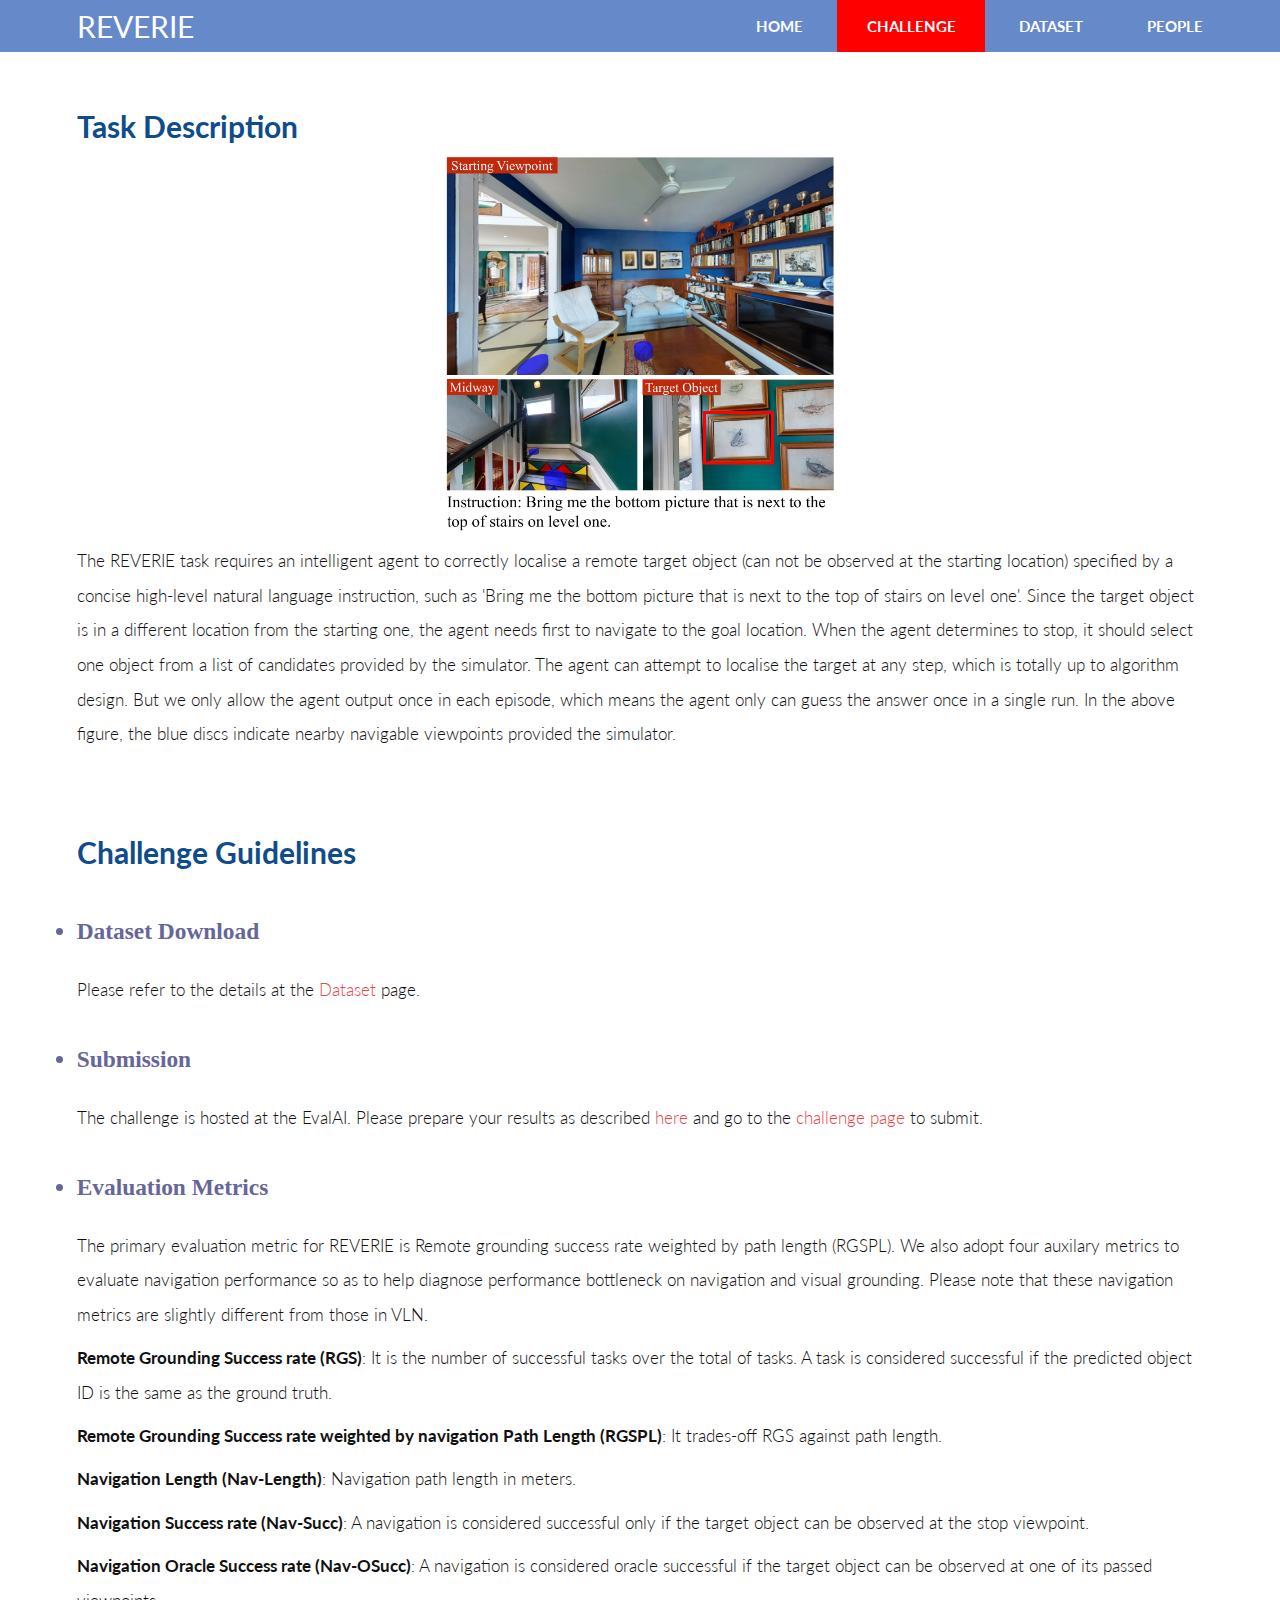
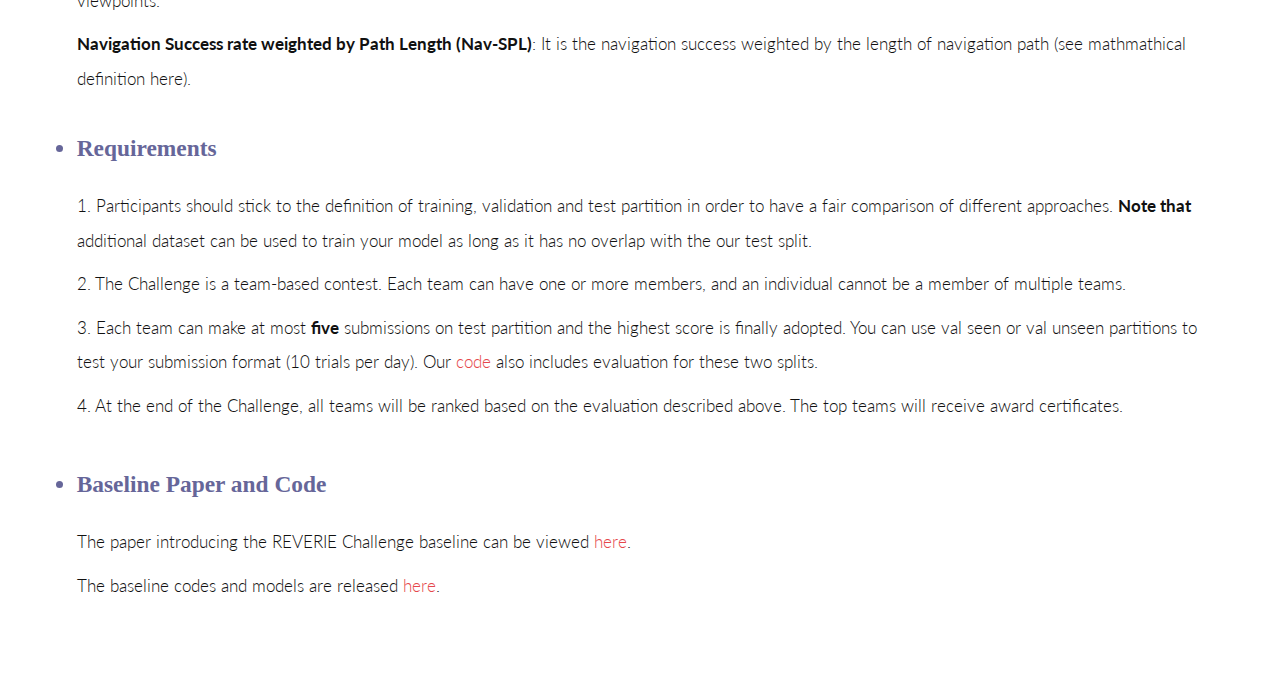
==== challenge.html @ 1fedbff4 "Update challenge.html" ====
<!DOCTYPE HTML>
<html>
<head>
<title>REVERIE Challenge</title>
<meta charset="utf-8" />
<meta name="viewport" content="width=device-width, initial-scale=1, user-scalable=no" />
<link rel="stylesheet" href="static/css/main.css" />
</head>
<body>

<!-- Header -->
<header id="header">
  <div class="inner">
    <a href="index.html" class="logo">REVERIE</a>
    <nav id="nav">
      <a href="index.html">Home</a>
      <a href="challenge.html" style="background:#FF0000; padding-top:17px; padding-bottom:17px";>Challenge</a>
      <a href="dataset.html">Dataset</a>
      <a href="people.html">People</a>
    </nav>
  </div>
</header>
<a href="#menu" class="navPanelToggle"><span class="fa fa-bars"></span></a>


<!-- Main -->
<section id="main" >
  <div class="inner">
    <header class="major special">
      <h2 style='color:#0f4c8a' >Task Description</h2>
    </header>
    <div align="center"><img src="static/img/REVERIE_task.png" alt="" width=35% /></div>
        <p>The REVERIE task requires an intelligent agent to correctly localise a remote target object (can not be observed at the starting location) specified by a concise high-level natural language instruction, such as 'Bring me the bottom picture that is next to the top of stairs on level one'. Since the target object is in a different location from the starting one, the agent needs first to navigate to the goal location. When the agent determines to stop, it should select one object from a list of candidates provided by the simulator. The agent can attempt to localise the target at any step, which is totally up to algorithm design. But we only allow the agent output once in each episode, which means the agent only can guess the answer once in a single run. In the above figure, the blue discs indicate nearby navigable viewpoints provided the simulator.</p>

        <br>
    </div>
</section>


<section id='guideline'>
    <div class="inner">
        <header class="major special">
            <h2 style='color:#0f4c8a' >Challenge Guidelines</h2>
        </header>
        <br>
        <h3 class='subtitle' ><li>Dataset Download</li></h3>
        <p>Please refer to the details at the <a href="dataset.html">Dataset</a> page.</p>

        <h3 class='subtitle' ><li>Submission</li></h3>
        <p>The challenge is hosted at the EvalAI. Please prepare your results as described <a href='https://github.com/YuankaiQi/REVERIE#7'>here</a> and go to the <a href="https://evalai.cloudcv.org/web/challenges/challenge-page/606/overview">challenge page</a> to submit.</p>

        <h3 class='subtitle' ><li>Evaluation Metrics</li></h3>
        <p>The primary evaluation metric for REVERIE is Remote grounding success rate weighted by path length (RGSPL). We also adopt four auxilary metrics to evaluate navigation performance so as to help diagnose performance bottleneck on navigation and visual grounding. Please note that these navigation metrics are slightly different from those in VLN.</p>
        <p><b>Remote Grounding Success rate (RGS)</b>: It is the number of successful tasks over the total of tasks. A task is considered successful if the predicted object ID is the same as the ground truth.</p><br>
        <p><b>Remote Grounding Success rate weighted by navigation Path Length (RGSPL)</b>: It trades-off RGS against path length.</p>
        <p><b>Navigation Length (Nav-Length)</b>: Navigation path length in meters.</p><br>
        <p><b>Navigation Success rate (Nav-Succ)</b>: A navigation is considered successful only if the target object can be observed at the stop viewpoint.</p>
        <p><b>Navigation Oracle Success rate (Nav-OSucc)</b>: A navigation is considered oracle successful if the target object can be observed at one of its passed viewpoints.</p><br>
        <p><b>Navigation Success rate weighted by Path Length (Nav-SPL)</b>: It is the navigation success weighted by the length of navigation path (see mathmathical definition here).</p>
        <h3 class='subtitle' ><li>Requirements</li></h3>
        <p>1. Participants should stick to the definition of training, validation and test partition in order to have a fair comparison of different approaches. <b>Note that</b> additional dataset can be used to train your model as long as it has no overlap with the our test split.</p>
        <p>2. The Challenge is a team-based contest. Each team can have one or more members, and an individual cannot be a member of multiple teams. </p>
        <br>
        <p>3. Each team can make at most <b>five</b> submissions on test partition and the highest score is finally adopted. You can use val seen or val unseen partitions to test your submission format (10 trials per day). Our <a href="https://github.com/YuankaiQi/REVERIE">code</a> also includes evaluation for these two splits.</p>
        <p>4. At the end of the Challenge, all teams will be ranked based on the evaluation described above. The top teams will receive award certificates.</p>
        <br><br>
        <h3 class='subtitle' ><li>Baseline Paper and Code</li></h3>
        <p>The paper introducing the REVERIE Challenge baseline can be viewed <a href="https://arxiv.org/abs/1904.10151">here</a>.</p>
        <p>The baseline codes and models are released <a href="https://github.com/YuankaiQi/REVERIE">here</a>.</p>
    </div>
</section>
<br><br><br>


<!-- Scripts -->
<script src="/static/js/jquery.min.js"></script>
<script src="/static/js/skel.min.js"></script>
<script src="/static/js/util.js"></script>
<script src="/static/js/main.js"></script>


</body>
</html>
---- static/css/main.css ----
@import url(font-awesome.min.css);
@import url("https://fonts.googleapis.com/css?family=Lato:300,400,700|Pacifico");

/* Reset */

	html, body, div, span, applet, object, iframe, h1, h2, h3, h4, h5, h6, p, blockquote, pre, a, abbr, acronym, address, big, cite, code, del, dfn, em, img, ins, kbd, q, s, samp, small, strike, strong, sub, sup, tt, var, b, u, i, center, dl, dt, dd, ol, ul, li, fieldset, form, label, legend, table, caption, tbody, tfoot, thead, tr, th, td, article, aside, canvas, details, embed, figure, figcaption, footer, header, hgroup, menu, nav, output, ruby, section, summary, time, mark, audio, video {
		margin: 0;
		padding: 0;
		border: 0;
		font-size: 100%;
		font: inherit;
		vertical-align: baseline;
	}

	article, aside, details, figcaption, figure, footer, header, hgroup, menu, nav, section {
		display: block;
		margin-top: -1.5em;
		margin-bottom: -1.5em;
	}

	body {
		line-height: 1;
	}

	ol, ul {
		list-style: none;
	}

	blockquote, q {
		quotes: none;
	}

	blockquote:before, blockquote:after, q:before, q:after {
		content: '';
		content: none;
	}

	table {
		border-collapse: collapse;
		border-spacing: 0;
	}

	body {
		-webkit-text-size-adjust: none;
	}

/* Box Model */

	*, *:before, *:after {
		-moz-box-sizing: border-box;
		-webkit-box-sizing: border-box;
		box-sizing: border-box;
	}

/* Containers */

	.container {
		margin-left: auto;
		margin-right: auto;
	}

	.container.\31 25\25 {
		width: 100%;
		max-width: 100em;
		min-width: 80em;
	}

	.container.\37 5\25 {
		width: 60em;
	}

	.container.\35 0\25 {
		width: 40em;
	}

	.container.\32 5\25 {
		width: 20em;
	}

	.container {
		width: 80em;
	}

	@media screen and (max-width: 1680px) {

		.container.\31 25\25 {
			width: 100%;
			max-width: 100em;
			min-width: 80em;
		}

		.container.\37 5\25 {
			width: 60em;
		}

		.container.\35 0\25 {
			width: 40em;
		}

		.container.\32 5\25 {
			width: 20em;
		}

		.container {
			width: 80em;
		}

	}

	@media screen and (max-width: 1280px) {

		.container.\31 25\25 {
			width: 100%;
			max-width: 81.25em;
			min-width: 65em;
		}

		.container.\37 5\25 {
			width: 48.75em;
		}

		.container.\35 0\25 {
			width: 32.5em;
		}

		.container.\32 5\25 {
			width: 16.25em;
		}

		.container {
			width: 65em;
		}

	}

	@media screen and (max-width: 980px) {

		.container.\31 25\25 {
			width: 100%;
			max-width: 112.5%;
			min-width: 90%;
		}

		.container.\37 5\25 {
			width: 67.5%;
		}

		.container.\35 0\25 {
			width: 45%;
		}

		.container.\32 5\25 {
			width: 22.5%;
		}

		.container {
			width: 90%;
		}

	}

	@media screen and (max-width: 736px) {

		.container.\31 25\25 {
			width: 100%;
			max-width: 112.5%;
			min-width: 90%;
		}

		.container.\37 5\25 {
			width: 67.5%;
		}

		.container.\35 0\25 {
			width: 45%;
		}

		.container.\32 5\25 {
			width: 22.5%;
		}

		.container {
			width: 90% !important;
		}

	}

	@media screen and (max-width: 480px) {

		.container.\31 25\25 {
			width: 100%;
			max-width: 112.5%;
			min-width: 90%;
		}

		.container.\37 5\25 {
			width: 67.5%;
		}

		.container.\35 0\25 {
			width: 45%;
		}

		.container.\32 5\25 {
			width: 22.5%;
		}

		.container {
			width: 90% !important;
		}

	}

/* Grid */

	.row {
		border-bottom: solid 1px transparent;
		-moz-box-sizing: border-box;
		-webkit-box-sizing: border-box;
		box-sizing: border-box;
	}

	.row > * {
		float: left;
		-moz-box-sizing: border-box;
		-webkit-box-sizing: border-box;
		box-sizing: border-box;
	}

	.row:after, .row:before {
		content: '';
		display: block;
		clear: both;
		height: 0;
	}

	.row.uniform > * > :first-child {
		margin-top: 0;
	}

	.row.uniform > * > :last-child {
		margin-bottom: 0;
	}

	.row.\30 \25 > * {
		padding: 0 0 0 0em;
	}

	.row.\30 \25 {
		margin: 0 0 -1px 0em;
	}

	.row.uniform.\30 \25 > * {
		padding: 0em 0 0 0em;
	}

	.row.uniform.\30 \25 {
		margin: 0em 0 -1px 0em;
	}

	.row > * {
		padding: 0 0 0 2em;
	}

	.row {
		margin: 0 0 -1px -2em;
	}

	.row.uniform > * {
		padding: 2em 0 0 2em;
	}

	.row.uniform {
		margin: -2em 0 -1px -2em;
	}

	.row.\32 00\25 > * {
		padding: 0 0 0 4em;
	}

	.row.\32 00\25 {
		margin: 0 0 -1px -4em;
	}

	.row.uniform.\32 00\25 > * {
		padding: 4em 0 0 4em;
	}

	.row.uniform.\32 00\25 {
		margin: -4em 0 -1px -4em;
	}

	.row.\31 50\25 > * {
		padding: 0 0 0 3em;
	}

	.row.\31 50\25 {
		margin: 0 0 -1px -3em;
	}

	.row.uniform.\31 50\25 > * {
		padding: 3em 0 0 3em;
	}

	.row.uniform.\31 50\25 {
		margin: -3em 0 -1px -3em;
	}

	.row.\35 0\25 > * {
		padding: 0 0 0 1em;
	}

	.row.\35 0\25 {
		margin: 0 0 -1px -1em;
	}

	.row.uniform.\35 0\25 > * {
		padding: 1em 0 0 1em;
	}

	.row.uniform.\35 0\25 {
		margin: -1em 0 -1px -1em;
	}

	.row.\32 5\25 > * {
		padding: 0 0 0 0.5em;
	}

	.row.\32 5\25 {
		margin: 0 0 -1px -0.5em;
	}

	.row.uniform.\32 5\25 > * {
		padding: 0.5em 0 0 0.5em;
	}

	.row.uniform.\32 5\25 {
		margin: -0.5em 0 -1px -0.5em;
	}

	.\31 2u, .\31 2u\24 {
		width: 100%;
		clear: none;
		margin-left: 0;
	}

	.\31 1u, .\31 1u\24 {
		width: 91.6666666667%;
		clear: none;
		margin-left: 0;
	}

	.\31 0u, .\31 0u\24 {
		width: 83.3333333333%;
		clear: none;
		margin-left: 0;
	}

	.\39 u, .\39 u\24 {
		width: 75%;
		clear: none;
		margin-left: 0;
	}

	.\38 u, .\38 u\24 {
		width: 66.6666666667%;
		clear: none;
		margin-left: 0;
	}

	.\37 u, .\37 u\24 {
		width: 58.3333333333%;
		clear: none;
		margin-left: 0;
	}

	.\36 u, .\36 u\24 {
		width: 50%;
		clear: none;
		margin-left: 0;
	}

	.\35 u, .\35 u\24 {
		width: 41.6666666667%;
		clear: none;
		margin-left: 0;
	}

	.\34 u, .\34 u\24 {
		width: 33.3333333333%;
		clear: none;
		margin-left: 0;
	}

	.\33 u, .\33 u\24 {
		width: 25%;
		clear: none;
		margin-left: 0;
	}

	.\32 u, .\32 u\24 {
		width: 16.6666666667%;
		clear: none;
		margin-left: 0;
	}

	.\31 u, .\31 u\24 {
		width: 8.3333333333%;
		clear: none;
		margin-left: 0;
	}

	.\31 2u\24 + *,
	.\31 1u\24 + *,
	.\31 0u\24 + *,
	.\39 u\24 + *,
	.\38 u\24 + *,
	.\37 u\24 + *,
	.\36 u\24 + *,
	.\35 u\24 + *,
	.\34 u\24 + *,
	.\33 u\24 + *,
	.\32 u\24 + *,
	.\31 u\24 + * {
		clear: left;
	}

	.\-11u {
		margin-left: 91.66667%;
	}

	.\-10u {
		margin-left: 83.33333%;
	}

	.\-9u {
		margin-left: 75%;
	}

	.\-8u {
		margin-left: 66.66667%;
	}

	.\-7u {
		margin-left: 58.33333%;
	}

	.\-6u {
		margin-left: 50%;
	}

	.\-5u {
		margin-left: 41.66667%;
	}

	.\-4u {
		margin-left: 33.33333%;
	}

	.\-3u {
		margin-left: 25%;
	}

	.\-2u {
		margin-left: 16.66667%;
	}

	.\-1u {
		margin-left: 8.33333%;
	}

	@media screen and (max-width: 1680px) {

		.row > * {
			padding: 0 0 0 2em;
		}

		.row {
			margin: 0 0 -1px -2em;
		}

		.row.uniform > * {
			padding: 2em 0 0 2em;
		}

		.row.uniform {
			margin: -2em 0 -1px -2em;
		}

		.row.\32 00\25 > * {
			padding: 0 0 0 4em;
		}

		.row.\32 00\25 {
			margin: 0 0 -1px -4em;
		}

		.row.uniform.\32 00\25 > * {
			padding: 4em 0 0 4em;
		}

		.row.uniform.\32 00\25 {
			margin: -4em 0 -1px -4em;
		}

		.row.\31 50\25 > * {
			padding: 0 0 0 3em;
		}

		.row.\31 50\25 {
			margin: 0 0 -1px -3em;
		}

		.row.uniform.\31 50\25 > * {
			padding: 3em 0 0 3em;
		}

		.row.uniform.\31 50\25 {
			margin: -3em 0 -1px -3em;
		}

		.row.\35 0\25 > * {
			padding: 0 0 0 1em;
		}

		.row.\35 0\25 {
			margin: 0 0 -1px -1em;
		}

		.row.uniform.\35 0\25 > * {
			padding: 1em 0 0 1em;
		}

		.row.uniform.\35 0\25 {
			margin: -1em 0 -1px -1em;
		}

		.row.\32 5\25 > * {
			padding: 0 0 0 0.5em;
		}

		.row.\32 5\25 {
			margin: 0 0 -1px -0.5em;
		}

		.row.uniform.\32 5\25 > * {
			padding: 0.5em 0 0 0.5em;
		}

		.row.uniform.\32 5\25 {
			margin: -0.5em 0 -1px -0.5em;
		}

		.\31 2u\28xlarge\29, .\31 2u\24\28xlarge\29 {
			width: 100%;
			clear: none;
			margin-left: 0;
		}

		.\31 1u\28xlarge\29, .\31 1u\24\28xlarge\29 {
			width: 91.6666666667%;
			clear: none;
			margin-left: 0;
		}

		.\31 0u\28xlarge\29, .\31 0u\24\28xlarge\29 {
			width: 83.3333333333%;
			clear: none;
			margin-left: 0;
		}

		.\39 u\28xlarge\29, .\39 u\24\28xlarge\29 {
			width: 75%;
			clear: none;
			margin-left: 0;
		}

		.\38 u\28xlarge\29, .\38 u\24\28xlarge\29 {
			width: 66.6666666667%;
			clear: none;
			margin-left: 0;
		}

		.\37 u\28xlarge\29, .\37 u\24\28xlarge\29 {
			width: 58.3333333333%;
			clear: none;
			margin-left: 0;
		}

		.\36 u\28xlarge\29, .\36 u\24\28xlarge\29 {
			width: 50%;
			clear: none;
			margin-left: 0;
		}

		.\35 u\28xlarge\29, .\35 u\24\28xlarge\29 {
			width: 41.6666666667%;
			clear: none;
			margin-left: 0;
		}

		.\34 u\28xlarge\29, .\34 u\24\28xlarge\29 {
			width: 33.3333333333%;
			clear: none;
			margin-left: 0;
		}

		.\33 u\28xlarge\29, .\33 u\24\28xlarge\29 {
			width: 25%;
			clear: none;
			margin-left: 0;
		}

		.\32 u\28xlarge\29, .\32 u\24\28xlarge\29 {
			width: 16.6666666667%;
			clear: none;
			margin-left: 0;
		}

		.\31 u\28xlarge\29, .\31 u\24\28xlarge\29 {
			width: 8.3333333333%;
			clear: none;
			margin-left: 0;
		}

		.\31 2u\24\28xlarge\29 + *,
		.\31 1u\24\28xlarge\29 + *,
		.\31 0u\24\28xlarge\29 + *,
		.\39 u\24\28xlarge\29 + *,
		.\38 u\24\28xlarge\29 + *,
		.\37 u\24\28xlarge\29 + *,
		.\36 u\24\28xlarge\29 + *,
		.\35 u\24\28xlarge\29 + *,
		.\34 u\24\28xlarge\29 + *,
		.\33 u\24\28xlarge\29 + *,
		.\32 u\24\28xlarge\29 + *,
		.\31 u\24\28xlarge\29 + * {
			clear: left;
		}

		.\-11u\28xlarge\29 {
			margin-left: 91.66667%;
		}

		.\-10u\28xlarge\29 {
			margin-left: 83.33333%;
		}

		.\-9u\28xlarge\29 {
			margin-left: 75%;
		}

		.\-8u\28xlarge\29 {
			margin-left: 66.66667%;
		}

		.\-7u\28xlarge\29 {
			margin-left: 58.33333%;
		}

		.\-6u\28xlarge\29 {
			margin-left: 50%;
		}

		.\-5u\28xlarge\29 {
			margin-left: 41.66667%;
		}

		.\-4u\28xlarge\29 {
			margin-left: 33.33333%;
		}

		.\-3u\28xlarge\29 {
			margin-left: 25%;
		}

		.\-2u\28xlarge\29 {
			margin-left: 16.66667%;
		}

		.\-1u\28xlarge\29 {
			margin-left: 8.33333%;
		}

	}

	@media screen and (max-width: 1280px) {

		.row > * {
			padding: 0 0 0 1.5em;
		}

		.row {
			margin: 0 0 -1px -1.5em;
		}

		.row.uniform > * {
			padding: 1.5em 0 0 1.5em;
		}

		.row.uniform {
			margin: -1.5em 0 -1px -1.5em;
		}

		.row.\32 00\25 > * {
			padding: 0 0 0 3em;
		}

		.row.\32 00\25 {
			margin: 0 0 -1px -3em;
		}

		.row.uniform.\32 00\25 > * {
			padding: 3em 0 0 3em;
		}

		.row.uniform.\32 00\25 {
			margin: -3em 0 -1px -3em;
		}

		.row.\31 50\25 > * {
			padding: 0 0 0 2.25em;
		}

		.row.\31 50\25 {
			margin: 0 0 -1px -2.25em;
		}

		.row.uniform.\31 50\25 > * {
			padding: 2.25em 0 0 2.25em;
		}

		.row.uniform.\31 50\25 {
			margin: -2.25em 0 -1px -2.25em;
		}

		.row.\35 0\25 > * {
			padding: 0 0 0 0.75em;
		}

		.row.\35 0\25 {
			margin: 0 0 -1px -0.75em;
		}

		.row.uniform.\35 0\25 > * {
			padding: 0.75em 0 0 0.75em;
		}

		.row.uniform.\35 0\25 {
			margin: -0.75em 0 -1px -0.75em;
		}

		.row.\32 5\25 > * {
			padding: 0 0 0 0.375em;
		}

		.row.\32 5\25 {
			margin: 0 0 -1px -0.375em;
		}

		.row.uniform.\32 5\25 > * {
			padding: 0.375em 0 0 0.375em;
		}

		.row.uniform.\32 5\25 {
			margin: -0.375em 0 -1px -0.375em;
		}

		.\31 2u\28large\29, .\31 2u\24\28large\29 {
			width: 100%;
			clear: none;
			margin-left: 0;
		}

		.\31 1u\28large\29, .\31 1u\24\28large\29 {
			width: 91.6666666667%;
			clear: none;
			margin-left: 0;
		}

		.\31 0u\28large\29, .\31 0u\24\28large\29 {
			width: 83.3333333333%;
			clear: none;
			margin-left: 0;
		}

		.\39 u\28large\29, .\39 u\24\28large\29 {
			width: 75%;
			clear: none;
			margin-left: 0;
		}

		.\38 u\28large\29, .\38 u\24\28large\29 {
			width: 66.6666666667%;
			clear: none;
			margin-left: 0;
		}

		.\37 u\28large\29, .\37 u\24\28large\29 {
			width: 58.3333333333%;
			clear: none;
			margin-left: 0;
		}

		.\36 u\28large\29, .\36 u\24\28large\29 {
			width: 50%;
			clear: none;
			margin-left: 0;
		}

		.\35 u\28large\29, .\35 u\24\28large\29 {
			width: 41.6666666667%;
			clear: none;
			margin-left: 0;
		}

		.\34 u\28large\29, .\34 u\24\28large\29 {
			width: 33.3333333333%;
			clear: none;
			margin-left: 0;
		}

		.\33 u\28large\29, .\33 u\24\28large\29 {
			width: 25%;
			clear: none;
			margin-left: 0;
		}

		.\32 u\28large\29, .\32 u\24\28large\29 {
			width: 16.6666666667%;
			clear: none;
			margin-left: 0;
		}

		.\31 u\28large\29, .\31 u\24\28large\29 {
			width: 8.3333333333%;
			clear: none;
			margin-left: 0;
		}

		.\31 2u\24\28large\29 + *,
		.\31 1u\24\28large\29 + *,
		.\31 0u\24\28large\29 + *,
		.\39 u\24\28large\29 + *,
		.\38 u\24\28large\29 + *,
		.\37 u\24\28large\29 + *,
		.\36 u\24\28large\29 + *,
		.\35 u\24\28large\29 + *,
		.\34 u\24\28large\29 + *,
		.\33 u\24\28large\29 + *,
		.\32 u\24\28large\29 + *,
		.\31 u\24\28large\29 + * {
			clear: left;
		}

		.\-11u\28large\29 {
			margin-left: 91.66667%;
		}

		.\-10u\28large\29 {
			margin-left: 83.33333%;
		}

		.\-9u\28large\29 {
			margin-left: 75%;
		}

		.\-8u\28large\29 {
			margin-left: 66.66667%;
		}

		.\-7u\28large\29 {
			margin-left: 58.33333%;
		}

		.\-6u\28large\29 {
			margin-left: 50%;
		}

		.\-5u\28large\29 {
			margin-left: 41.66667%;
		}

		.\-4u\28large\29 {
			margin-left: 33.33333%;
		}

		.\-3u\28large\29 {
			margin-left: 25%;
		}

		.\-2u\28large\29 {
			margin-left: 16.66667%;
		}

		.\-1u\28large\29 {
			margin-left: 8.33333%;
		}

	}

	@media screen and (max-width: 980px) {

		.row > * {
			padding: 0 0 0 1.5em;
		}

		.row {
			margin: 0 0 -1px -1.5em;
		}

		.row.uniform > * {
			padding: 1.5em 0 0 1.5em;
		}

		.row.uniform {
			margin: -1.5em 0 -1px -1.5em;
		}

		.row.\32 00\25 > * {
			padding: 0 0 0 3em;
		}

		.row.\32 00\25 {
			margin: 0 0 -1px -3em;
		}

		.row.uniform.\32 00\25 > * {
			padding: 3em 0 0 3em;
		}

		.row.uniform.\32 00\25 {
			margin: -3em 0 -1px -3em;
		}

		.row.\31 50\25 > * {
			padding: 0 0 0 2.25em;
		}

		.row.\31 50\25 {
			margin: 0 0 -1px -2.25em;
		}

		.row.uniform.\31 50\25 > * {
			padding: 2.25em 0 0 2.25em;
		}

		.row.uniform.\31 50\25 {
			margin: -2.25em 0 -1px -2.25em;
		}

		.row.\35 0\25 > * {
			padding: 0 0 0 0.75em;
		}

		.row.\35 0\25 {
			margin: 0 0 -1px -0.75em;
		}

		.row.uniform.\35 0\25 > * {
			padding: 0.75em 0 0 0.75em;
		}

		.row.uniform.\35 0\25 {
			margin: -0.75em 0 -1px -0.75em;
		}

		.row.\32 5\25 > * {
			padding: 0 0 0 0.375em;
		}

		.row.\32 5\25 {
			margin: 0 0 -1px -0.375em;
		}

		.row.uniform.\32 5\25 > * {
			padding: 0.375em 0 0 0.375em;
		}

		.row.uniform.\32 5\25 {
			margin: -0.375em 0 -1px -0.375em;
		}

		.\31 2u\28medium\29, .\31 2u\24\28medium\29 {
			width: 100%;
			clear: none;
			margin-left: 0;
		}

		.\31 1u\28medium\29, .\31 1u\24\28medium\29 {
			width: 91.6666666667%;
			clear: none;
			margin-left: 0;
		}

		.\31 0u\28medium\29, .\31 0u\24\28medium\29 {
			width: 83.3333333333%;
			clear: none;
			margin-left: 0;
		}

		.\39 u\28medium\29, .\39 u\24\28medium\29 {
			width: 75%;
			clear: none;
			margin-left: 0;
		}

		.\38 u\28medium\29, .\38 u\24\28medium\29 {
			width: 66.6666666667%;
			clear: none;
			margin-left: 0;
		}

		.\37 u\28medium\29, .\37 u\24\28medium\29 {
			width: 58.3333333333%;
			clear: none;
			margin-left: 0;
		}

		.\36 u\28medium\29, .\36 u\24\28medium\29 {
			width: 50%;
			clear: none;
			margin-left: 0;
		}

		.\35 u\28medium\29, .\35 u\24\28medium\29 {
			width: 41.6666666667%;
			clear: none;
			margin-left: 0;
		}

		.\34 u\28medium\29, .\34 u\24\28medium\29 {
			width: 33.3333333333%;
			clear: none;
			margin-left: 0;
		}

		.\33 u\28medium\29, .\33 u\24\28medium\29 {
			width: 25%;
			clear: none;
			margin-left: 0;
		}

		.\32 u\28medium\29, .\32 u\24\28medium\29 {
			width: 16.6666666667%;
			clear: none;
			margin-left: 0;
		}

		.\31 u\28medium\29, .\31 u\24\28medium\29 {
			width: 8.3333333333%;
			clear: none;
			margin-left: 0;
		}

		.\31 2u\24\28medium\29 + *,
		.\31 1u\24\28medium\29 + *,
		.\31 0u\24\28medium\29 + *,
		.\39 u\24\28medium\29 + *,
		.\38 u\24\28medium\29 + *,
		.\37 u\24\28medium\29 + *,
		.\36 u\24\28medium\29 + *,
		.\35 u\24\28medium\29 + *,
		.\34 u\24\28medium\29 + *,
		.\33 u\24\28medium\29 + *,
		.\32 u\24\28medium\29 + *,
		.\31 u\24\28medium\29 + * {
			clear: left;
		}

		.\-11u\28medium\29 {
			margin-left: 91.66667%;
		}

		.\-10u\28medium\29 {
			margin-left: 83.33333%;
		}

		.\-9u\28medium\29 {
			margin-left: 75%;
		}

		.\-8u\28medium\29 {
			margin-left: 66.66667%;
		}

		.\-7u\28medium\29 {
			margin-left: 58.33333%;
		}

		.\-6u\28medium\29 {
			margin-left: 50%;
		}

		.\-5u\28medium\29 {
			margin-left: 41.66667%;
		}

		.\-4u\28medium\29 {
			margin-left: 33.33333%;
		}

		.\-3u\28medium\29 {
			margin-left: 25%;
		}

		.\-2u\28medium\29 {
			margin-left: 16.66667%;
		}

		.\-1u\28medium\29 {
			margin-left: 8.33333%;
		}

	}

	@media screen and (max-width: 736px) {

		.row > * {
			padding: 0 0 0 1.25em;
		}

		.row {
			margin: 0 0 -1px -1.25em;
		}

		.row.uniform > * {
			padding: 1.25em 0 0 1.25em;
		}

		.row.uniform {
			margin: -1.25em 0 -1px -1.25em;
		}

		.row.\32 00\25 > * {
			padding: 0 0 0 2.5em;
		}

		.row.\32 00\25 {
			margin: 0 0 -1px -2.5em;
		}

		.row.uniform.\32 00\25 > * {
			padding: 2.5em 0 0 2.5em;
		}

		.row.uniform.\32 00\25 {
			margin: -2.5em 0 -1px -2.5em;
		}

		.row.\31 50\25 > * {
			padding: 0 0 0 1.875em;
		}

		.row.\31 50\25 {
			margin: 0 0 -1px -1.875em;
		}

		.row.uniform.\31 50\25 > * {
			padding: 1.875em 0 0 1.875em;
		}

		.row.uniform.\31 50\25 {
			margin: -1.875em 0 -1px -1.875em;
		}

		.row.\35 0\25 > * {
			padding: 0 0 0 0.625em;
		}

		.row.\35 0\25 {
			margin: 0 0 -1px -0.625em;
		}

		.row.uniform.\35 0\25 > * {
			padding: 0.625em 0 0 0.625em;
		}

		.row.uniform.\35 0\25 {
			margin: -0.625em 0 -1px -0.625em;
		}

		.row.\32 5\25 > * {
			padding: 0 0 0 0.3125em;
		}

		.row.\32 5\25 {
			margin: 0 0 -1px -0.3125em;
		}

		.row.uniform.\32 5\25 > * {
			padding: 0.3125em 0 0 0.3125em;
		}

		.row.uniform.\32 5\25 {
			margin: -0.3125em 0 -1px -0.3125em;
		}

		.\31 2u\28small\29, .\31 2u\24\28small\29 {
			width: 100%;
			clear: none;
			margin-left: 0;
		}

		.\31 1u\28small\29, .\31 1u\24\28small\29 {
			width: 91.6666666667%;
			clear: none;
			margin-left: 0;
		}

		.\31 0u\28small\29, .\31 0u\24\28small\29 {
			width: 83.3333333333%;
			clear: none;
			margin-left: 0;
		}

		.\39 u\28small\29, .\39 u\24\28small\29 {
			width: 75%;
			clear: none;
			margin-left: 0;
		}

		.\38 u\28small\29, .\38 u\24\28small\29 {
			width: 66.6666666667%;
			clear: none;
			margin-left: 0;
		}

		.\37 u\28small\29, .\37 u\24\28small\29 {
			width: 58.3333333333%;
			clear: none;
			margin-left: 0;
		}

		.\36 u\28small\29, .\36 u\24\28small\29 {
			width: 50%;
			clear: none;
			margin-left: 0;
		}

		.\35 u\28small\29, .\35 u\24\28small\29 {
			width: 41.6666666667%;
			clear: none;
			margin-left: 0;
		}

		.\34 u\28small\29, .\34 u\24\28small\29 {
			width: 33.3333333333%;
			clear: none;
			margin-left: 0;
		}

		.\33 u\28small\29, .\33 u\24\28small\29 {
			width: 25%;
			clear: none;
			margin-left: 0;
		}

		.\32 u\28small\29, .\32 u\24\28small\29 {
			width: 16.6666666667%;
			clear: none;
			margin-left: 0;
		}

		.\31 u\28small\29, .\31 u\24\28small\29 {
			width: 8.3333333333%;
			clear: none;
			margin-left: 0;
		}

		.\31 2u\24\28small\29 + *,
		.\31 1u\24\28small\29 + *,
		.\31 0u\24\28small\29 + *,
		.\39 u\24\28small\29 + *,
		.\38 u\24\28small\29 + *,
		.\37 u\24\28small\29 + *,
		.\36 u\24\28small\29 + *,
		.\35 u\24\28small\29 + *,
		.\34 u\24\28small\29 + *,
		.\33 u\24\28small\29 + *,
		.\32 u\24\28small\29 + *,
		.\31 u\24\28small\29 + * {
			clear: left;
		}

		.\-11u\28small\29 {
			margin-left: 91.66667%;
		}

		.\-10u\28small\29 {
			margin-left: 83.33333%;
		}

		.\-9u\28small\29 {
			margin-left: 75%;
		}

		.\-8u\28small\29 {
			margin-left: 66.66667%;
		}

		.\-7u\28small\29 {
			margin-left: 58.33333%;
		}

		.\-6u\28small\29 {
			margin-left: 50%;
		}

		.\-5u\28small\29 {
			margin-left: 41.66667%;
		}

		.\-4u\28small\29 {
			margin-left: 33.33333%;
		}

		.\-3u\28small\29 {
			margin-left: 25%;
		}

		.\-2u\28small\29 {
			margin-left: 16.66667%;
		}

		.\-1u\28small\29 {
			margin-left: 8.33333%;
		}

	}

	@media screen and (max-width: 480px) {

		.row > * {
			padding: 0 0 0 1.25em;
		}

		.row {
			margin: 0 0 -1px -1.25em;
		}

		.row.uniform > * {
			padding: 1.25em 0 0 1.25em;
		}

		.row.uniform {
			margin: -1.25em 0 -1px -1.25em;
		}

		.row.\32 00\25 > * {
			padding: 0 0 0 2.5em;
		}

		.row.\32 00\25 {
			margin: 0 0 -1px -2.5em;
		}

		.row.uniform.\32 00\25 > * {
			padding: 2.5em 0 0 2.5em;
		}

		.row.uniform.\32 00\25 {
			margin: -2.5em 0 -1px -2.5em;
		}

		.row.\31 50\25 > * {
			padding: 0 0 0 1.875em;
		}

		.row.\31 50\25 {
			margin: 0 0 -1px -1.875em;
		}

		.row.uniform.\31 50\25 > * {
			padding: 1.875em 0 0 1.875em;
		}

		.row.uniform.\31 50\25 {
			margin: -1.875em 0 -1px -1.875em;
		}

		.row.\35 0\25 > * {
			padding: 0 0 0 0.625em;
		}

		.row.\35 0\25 {
			margin: 0 0 -1px -0.625em;
		}

		.row.uniform.\35 0\25 > * {
			padding: 0.625em 0 0 0.625em;
		}

		.row.uniform.\35 0\25 {
			margin: -0.625em 0 -1px -0.625em;
		}

		.row.\32 5\25 > * {
			padding: 0 0 0 0.3125em;
		}

		.row.\32 5\25 {
			margin: 0 0 -1px -0.3125em;
		}

		.row.uniform.\32 5\25 > * {
			padding: 0.3125em 0 0 0.3125em;
		}

		.row.uniform.\32 5\25 {
			margin: -0.3125em 0 -1px -0.3125em;
		}

		.\31 2u\28xsmall\29, .\31 2u\24\28xsmall\29 {
			width: 100%;
			clear: none;
			margin-left: 0;
		}

		.\31 1u\28xsmall\29, .\31 1u\24\28xsmall\29 {
			width: 91.6666666667%;
			clear: none;
			margin-left: 0;
		}

		.\31 0u\28xsmall\29, .\31 0u\24\28xsmall\29 {
			width: 83.3333333333%;
			clear: none;
			margin-left: 0;
		}

		.\39 u\28xsmall\29, .\39 u\24\28xsmall\29 {
			width: 75%;
			clear: none;
			margin-left: 0;
		}

		.\38 u\28xsmall\29, .\38 u\24\28xsmall\29 {
			width: 66.6666666667%;
			clear: none;
			margin-left: 0;
		}

		.\37 u\28xsmall\29, .\37 u\24\28xsmall\29 {
			width: 58.3333333333%;
			clear: none;
			margin-left: 0;
		}

		.\36 u\28xsmall\29, .\36 u\24\28xsmall\29 {
			width: 50%;
			clear: none;
			margin-left: 0;
		}

		.\35 u\28xsmall\29, .\35 u\24\28xsmall\29 {
			width: 41.6666666667%;
			clear: none;
			margin-left: 0;
		}

		.\34 u\28xsmall\29, .\34 u\24\28xsmall\29 {
			width: 33.3333333333%;
			clear: none;
			margin-left: 0;
		}

		.\33 u\28xsmall\29, .\33 u\24\28xsmall\29 {
			width: 25%;
			clear: none;
			margin-left: 0;
		}

		.\32 u\28xsmall\29, .\32 u\24\28xsmall\29 {
			width: 16.6666666667%;
			clear: none;
			margin-left: 0;
		}

		.\31 u\28xsmall\29, .\31 u\24\28xsmall\29 {
			width: 8.3333333333%;
			clear: none;
			margin-left: 0;
		}

		.\31 2u\24\28xsmall\29 + *,
		.\31 1u\24\28xsmall\29 + *,
		.\31 0u\24\28xsmall\29 + *,
		.\39 u\24\28xsmall\29 + *,
		.\38 u\24\28xsmall\29 + *,
		.\37 u\24\28xsmall\29 + *,
		.\36 u\24\28xsmall\29 + *,
		.\35 u\24\28xsmall\29 + *,
		.\34 u\24\28xsmall\29 + *,
		.\33 u\24\28xsmall\29 + *,
		.\32 u\24\28xsmall\29 + *,
		.\31 u\24\28xsmall\29 + * {
			clear: left;
		}

		.\-11u\28xsmall\29 {
			margin-left: 91.66667%;
		}

		.\-10u\28xsmall\29 {
			margin-left: 83.33333%;
		}

		.\-9u\28xsmall\29 {
			margin-left: 75%;
		}

		.\-8u\28xsmall\29 {
			margin-left: 66.66667%;
		}

		.\-7u\28xsmall\29 {
			margin-left: 58.33333%;
		}

		.\-6u\28xsmall\29 {
			margin-left: 50%;
		}

		.\-5u\28xsmall\29 {
			margin-left: 41.66667%;
		}

		.\-4u\28xsmall\29 {
			margin-left: 33.33333%;
		}

		.\-3u\28xsmall\29 {
			margin-left: 25%;
		}

		.\-2u\28xsmall\29 {
			margin-left: 16.66667%;
		}

		.\-1u\28xsmall\29 {
			margin-left: 8.33333%;
		}

	}

/* Basic */

	@-ms-viewport {
		width: device-width;
	}

	body {
		-ms-overflow-style: scrollbar;
	}

	@media screen and (max-width: 480px) {

		html, body {
			min-width: 320px;
		}

	}

	body {
		background: #fff;
	}

		body.is-loading *, body.is-loading *:before, body.is-loading *:after {
			-moz-animation: none !important;
			-webkit-animation: none !important;
			-ms-animation: none !important;
			animation: none !important;
			-moz-transition: none !important;
			-webkit-transition: none !important;
			-ms-transition: none !important;
			transition: none !important;
		}

/* Type */

	body {
		background-color: #fff;
		color: #111111;
	}

	body, input, select, textarea {
		font-family: "Lato", sans-serif;
		font-size: 15pt;
		font-weight: 300;
		line-height: 2;
	}

		@media screen and (max-width: 1680px) {

			body, input, select, textarea {
				font-size: 13pt;
			}

		}

		@media screen and (max-width: 1280px) {

			body, input, select, textarea {
				font-size: 13pt;
			}

		}

		@media screen and (max-width: 980px) {

			body, input, select, textarea {
				font-size: 12pt;
			}

		}

		@media screen and (max-width: 736px) {

			body, input, select, textarea {
				font-size: 12pt;
			}

		}

		@media screen and (max-width: 480px) {

			body, input, select, textarea {
				font-size: 12pt;
			}

		}

	a {
		-moz-transition: color 0.2s ease-in-out;
		-webkit-transition: color 0.2s ease-in-out;
		-ms-transition: color 0.2s ease-in-out;
		transition: color 0.2s ease-in-out;
		text-decoration: none;
	}

		a:hover {
			text-decoration: underline;
		}

	strong, b {
		font-weight: 700;
	}

	em, i {
		font-style: italic;
	}

	p {
		margin: 0 0 2em 0;
	}

	h1, h2, h3, h4, h5, h6 {
		font-weight: 700;
		line-height: 1.5;
		margin: 0 0 1em 0;
		/* text-transform: uppercase; */
	}

		h1 a, h2 a, h3 a, h4 a, h5 a, h6 a {
			color: inherit;
			text-decoration: none;
		}

	h1 {
		font-size: 2em;
		margin: 0 0 0.25em 0;
	}

	h2 {
		font-size: 1.75em;
	}

	h3 {
		font-size: 1.35em;
	}

	h4 {
		font-size: 1.1em;
	}

	h5 {
		font-size: 0.9em;
	}

	h6 {
		font-size: 0.7em;
	}

	@media screen and (max-width: 736px) {

		h1 {
			font-size: 1.5em;
		}

		h2 {
			font-size: 1.25em;
		}

		h3 {
			font-size: 1.1em;
		}

	}

	sub {
		font-size: 0.8em;
		position: relative;
		top: 0.5em;
	}

	sup {
		font-size: 0.8em;
		position: relative;
		top: -0.5em;
	}

	blockquote {
		border-left: solid 4px;
		font-style: italic;
		margin: 0 0 2em 0;
		padding: 0.5em 0 0.5em 2em;
	}

	code {
		border-radius: 0;
		border: solid 1px;
		font-family: "Courier New", monospace;
		font-size: 0.9em;
		margin: 0 0.25em;
		padding: 0.25em 0.65em;
	}

	pre {
		-webkit-overflow-scrolling: touch;
		font-family: "Courier New", monospace;
		font-size: 0.9em;
		margin: 0 0 2em 0;
	}

		pre code {
			display: block;
			line-height: 1.75;
			padding: 1em 1.5em;
			overflow-x: auto;
		}

	hr {
		border: 0;
		border-bottom: solid 1px;
		margin: 2em 0;
	}

		hr.major {
			margin: 3em 0;
		}

	.align-left {
		text-align: left;
	}

	.align-center {
		text-align: center;
	}

	.align-right {
		text-align: right;
	}

	input, select, textarea {
		color: #e5474b;
	}

	a {
		color: #e5474b;
	}

	strong {
		color: #e5474b;
	}

	h1, h2, h3, h4, h5, h6 {
		color: #666699;
	}

	blockquote {
		border-left-color: #e5474b;
	}

	code {
		background: none;
		border-color: #666699;
	}

	hr {
		border-bottom-color: #e5474b;
	}

/* Box */

	.box {
		border-radius: 0;
		border: solid 1px;
		margin-bottom: 2em;
		padding: 1.5em;
	}

		.box > :last-child,
		.box > :last-child > :last-child,
		.box > :last-child > :last-child > :last-child {
			margin-bottom: 0;
		}

		.box.alt {
			border: 0;
			border-radius: 0;
			padding: 0;
		}

	.box {
		border-color: #e5474b;
	}

/* Button */

	input[type="submit"],
	input[type="reset"],
	input[type="button"],
	button,
	.button {
		-moz-appearance: none;
		-webkit-appearance: none;
		-ms-appearance: none;
		appearance: none;
		-moz-transition: background-color 0.2s ease-in-out, color 0.2s ease-in-out;
		-webkit-transition: background-color 0.2s ease-in-out, color 0.2s ease-in-out;
		-ms-transition: background-color 0.2s ease-in-out, color 0.2s ease-in-out;
		transition: background-color 0.2s ease-in-out, color 0.2s ease-in-out;
		border-radius: 0;
		border: 0;
		cursor: pointer;
		display: inline-block;
		font-size: .8em;
		font-weight: 700;
		height: 3.5em;
		line-height: 3.65em;
		padding: 0 2.25em;
		text-align: center;
		text-decoration: none;
		text-transform: uppercase;
		white-space: nowrap;
	}

		input[type="submit"]:hover,
		input[type="reset"]:hover,
		input[type="button"]:hover,
		button:hover,
		.button:hover {
			text-decoration: none;
		}

		input[type="submit"].icon,
		input[type="reset"].icon,
		input[type="button"].icon,
		button.icon,
		.button.icon {
			padding-left: 1.35em;
		}

			input[type="submit"].icon:before,
			input[type="reset"].icon:before,
			input[type="button"].icon:before,
			button.icon:before,
			.button.icon:before {
				margin-right: 0.5em;
			}

		input[type="submit"].fit,
		input[type="reset"].fit,
		input[type="button"].fit,
		button.fit,
		.button.fit {
			display: block;
			margin: 0 0 1em 0;
			width: 100%;
		}

		input[type="submit"].small,
		input[type="reset"].small,
		input[type="button"].small,
		button.small,
		.button.small {
			font-size: 0.8em;
		}

		input[type="submit"].big,
		input[type="reset"].big,
		input[type="button"].big,
		button.big,
		.button.big {
			font-size: 1.35em;
		}

		input[type="submit"].disabled, input[type="submit"]:disabled,
		input[type="reset"].disabled,
		input[type="reset"]:disabled,
		input[type="button"].disabled,
		input[type="button"]:disabled,
		button.disabled,
		button:disabled,
		.button.disabled,
		.button:disabled {
			-moz-pointer-events: none;
			-webkit-pointer-events: none;
			-ms-pointer-events: none;
			pointer-events: none;
			opacity: 0.25;
		}

	input[type="submit"],
	input[type="reset"],
	input[type="button"],
	button,
	.button {
		background-color: #5a5a5a;
		color: #ffffff !important;
	}

		input[type="submit"]:hover,
		input[type="reset"]:hover,
		input[type="button"]:hover,
		button:hover,
		.button:hover {
			background-color: #676767;
		}

		input[type="submit"]:active,
		input[type="reset"]:active,
		input[type="button"]:active,
		button:active,
		.button:active {
			background-color: #4d4d4d;
		}

		input[type="submit"].alt,
		input[type="reset"].alt,
		input[type="button"].alt,
		button.alt,
		.button.alt {
			background-color: transparent;
			box-shadow: inset 0 0 0 2px #e5474b;
			color: #e5474b !important;
		}

			input[type="submit"].alt:hover,
			input[type="reset"].alt:hover,
			input[type="button"].alt:hover,
			button.alt:hover,
			.button.alt:hover {
				background: #fceced;
			}

			input[type="submit"].alt:active,
			input[type="reset"].alt:active,
			input[type="button"].alt:active,
			button.alt:active,
			.button.alt:active {
				background-color: #f9dadb;
			}

			input[type="submit"].alt.icon:before,
			input[type="reset"].alt.icon:before,
			input[type="button"].alt.icon:before,
			button.alt.icon:before,
			.button.alt.icon:before {
				color: #717171;
			}

		input[type="submit"].special,
		input[type="reset"].special,
		input[type="button"].special,
		button.special,
		.button.special {
			background-color: #e5474b;
			color: #ffffff !important;
		}

			input[type="submit"].special:hover,
			input[type="reset"].special:hover,
			input[type="button"].special:hover,
			button.special:hover,
			.button.special:hover {
				background-color: #e85d61;
			}

			input[type="submit"].special:active,
			input[type="reset"].special:active,
			input[type="button"].special:active,
			button.special:active,
			.button.special:active {
				background-color: #e23135;
			}

/* Form */

	form {
		margin: 0 0 2em 0;
	}

		form .field {
			margin: 0 0 2em 0;
		}

			form .field.half {
				width: 50%;
				float: left;
				padding: 0 0 0 1em;
			}

				form .field.half.first {
					padding: 0 1em 0 0;
				}

		form > .actions {
			margin: 2.5em 0 0 0 !important;
		}

		@media screen and (max-width: 736px) {

			form .field {
				margin: 0 0 1.5em 0;
			}

				form .field.half {
					padding: 0 0 0 0.75em;
				}

					form .field.half.first {
						padding: 0 0.75em 0 0;
					}

			form > .actions {
				margin: 2em 0 0 0 !important;
			}

		}

		@media screen and (max-width: 480px) {

			form .field.half {
				width: 100%;
				float: none;
				padding: 0;
			}

				form .field.half.first {
					padding: 0;
				}

		}

	label {
		display: block;
		font-size: 0.9em;
		text-transform: uppercase;
		font-weight: 700;
		margin: 0 0 1em 0;
	}

	input[type="text"],
	input[type="password"],
	input[type="email"],
	select,
	textarea {
		-moz-appearance: none;
		-webkit-appearance: none;
		-ms-appearance: none;
		appearance: none;
		border-radius: 0;
		border: none;
		border: solid 3px;
		color: inherit;
		display: block;
		outline: 0;
		padding: 0 1em;
		text-decoration: none;
		width: 100%;
	}

		input[type="text"]:invalid,
		input[type="password"]:invalid,
		input[type="email"]:invalid,
		select:invalid,
		textarea:invalid {
			box-shadow: none;
		}

	.select-wrapper {
		text-decoration: none;
		display: block;
		position: relative;
	}

		.select-wrapper:before {
			-moz-osx-font-smoothing: grayscale;
			-webkit-font-smoothing: antialiased;
			font-family: FontAwesome;
			font-style: normal;
			font-weight: normal;
			text-transform: none !important;
		}

		.select-wrapper:before {
			content: '\f078';
			display: block;
			height: 2.75em;
			line-height: 2.75em;
			pointer-events: none;
			position: absolute;
			right: 0;
			text-align: center;
			top: 0;
			width: 2.75em;
		}

		.select-wrapper select::-ms-expand {
			display: none;
		}

	input[type="text"],
	input[type="password"],
	input[type="email"],
	select {
		height: 2.75em;
	}

	textarea {
		padding: 0.75em 1em;
	}

	input[type="checkbox"],
	input[type="radio"] {
		-moz-appearance: none;
		-webkit-appearance: none;
		-ms-appearance: none;
		appearance: none;
		display: block;
		float: left;
		margin-right: -2em;
		opacity: 0;
		width: 1em;
		z-index: -1;
	}

		input[type="checkbox"] + label,
		input[type="radio"] + label {
			text-decoration: none;
			cursor: pointer;
			display: inline-block;
			font-size: 1em;
			font-weight: 300;
			padding-left: 2.4em;
			padding-right: 0.75em;
			position: relative;
		}

			input[type="checkbox"] + label:before,
			input[type="radio"] + label:before {
				-moz-osx-font-smoothing: grayscale;
				-webkit-font-smoothing: antialiased;
				font-family: FontAwesome;
				font-style: normal;
				font-weight: normal;
				text-transform: none !important;
			}

			input[type="checkbox"] + label:before,
			input[type="radio"] + label:before {
				border-radius: 0;
				border: solid 1px;
				content: '';
				display: inline-block;
				height: 1.65em;
				left: 0;
				line-height: 1.58125em;
				position: absolute;
				text-align: center;
				top: 0;
				width: 1.65em;
			}

		input[type="checkbox"]:checked + label:before,
		input[type="radio"]:checked + label:before {
			content: '\f00c';
		}

	input[type="checkbox"] + label:before {
		border-radius: 0;
	}

	input[type="radio"] + label:before {
		border-radius: 100%;
	}

	::-webkit-input-placeholder {
		opacity: 1.0;
	}

	:-moz-placeholder {
		opacity: 1.0;
	}

	::-moz-placeholder {
		opacity: 1.0;
	}

	:-ms-input-placeholder {
		opacity: 1.0;
	}

	.formerize-placeholder {
		opacity: 1.0;
	}

	label {
		color: #e5474b;
	}

	input[type="text"],
	input[type="password"],
	input[type="email"],
	select,
	textarea {
		background: none;
		border-color: #fceced;
	}

		input[type="text"]:focus,
		input[type="password"]:focus,
		input[type="email"]:focus,
		select:focus,
		textarea:focus {
			border-color: #e5474b;
			box-shadow: 0 0 0 1px #e5474b;
		}

	.select-wrapper:before {
		color: #e5474b;
	}

	input[type="checkbox"] + label,
	input[type="radio"] + label {
		color: #111111;
	}

		input[type="checkbox"] + label:before,
		input[type="radio"] + label:before {
			background: none;
			border-color: #e5474b;
		}

	input[type="checkbox"]:checked + label:before,
	input[type="radio"]:checked + label:before {
		background-color: #e5474b;
		border-color: #e5474b;
		color: #ffffff;
	}

	input[type="checkbox"]:focus + label:before,
	input[type="radio"]:focus + label:before {
		border-color: #e5474b;
		box-shadow: 0 0 0 1px #e5474b;
	}

	::-webkit-input-placeholder {
		color: #717171 !important;
	}

	:-moz-placeholder {
		color: #717171 !important;
	}

	::-moz-placeholder {
		color: #717171 !important;
	}

	:-ms-input-placeholder {
		color: #717171 !important;
	}

	.formerize-placeholder {
		color: #717171 !important;
	}

/* Icon */

	.icon {
		text-decoration: none;
		border-bottom: none;
		position: relative;
	}

		.icon:before {
			-moz-osx-font-smoothing: grayscale;
			-webkit-font-smoothing: antialiased;
			font-family: FontAwesome;
			font-style: normal;
			font-weight: normal;
			text-transform: none !important;
		}

		.icon > .label {
			display: none;
		}

/* Image */

	.image {
		border-radius: 0;
		border: 0;
		display: inline-block;
		position: relative;
	}

		.image img {
			border-radius: 0;
			display: block;
		}

		.image.left, .image.right {
			max-width: 40%;
		}

			.image.left img, .image.right img {
				width: 100%;
			}

		.image.left {
			float: left;
			margin: 0 1.5em 1em 0;
			top: 0.25em;
		}

		.image.right {
			float: right;
			margin: 0 0 1em 1.5em;
			top: 0.25em;
		}

		.image.fit {
			display: block;
			margin: 0 0 2em 0;
			width: 100%;
		}

			.image.fit img {
				width: 100%;
			}

		.image.main {
			display: block;
			margin: 0 0 3em 0;
			width: 100%;
		}

			.image.main img {
				width: 100%;
			}

/* List */

	ol {
		list-style: decimal;
		margin: 0 0 2em 0;
		padding-left: 1.25em;
	}

		ol li {
			padding-left: 0.25em;
		}

	ul {
		list-style: disc;
		margin: 0 0 2em 0;
		padding-left: 1em;
	}

		ul li {
			padding-left: 0.5em;
		}

		ul.alt {
			list-style: none;
			padding-left: 0;
		}

			ul.alt li {
				border-top: solid 1px;
				padding: 0.5em 0;
			}

				ul.alt li:first-child {
					border-top: 0;
					padding-top: 0;
				}

		ul.icons {
			cursor: default;
			list-style: none;
			padding-left: 0;
		}

			ul.icons li {
				display: inline-block;
				padding: 0 1em 0 0;
			}

				ul.icons li:last-child {
					padding-right: 0;
				}

				ul.icons li .icon:before {
					font-size: 2em;
				}

		ul.actions {
			cursor: default;
			list-style: none;
			padding-left: 0;
		}

			ul.actions li {
				display: inline-block;
				padding: 0 1em 0 0;
				vertical-align: middle;
			}

				ul.actions li:last-child {
					padding-right: 0;
				}

			ul.actions.small li {
				padding: 0 0.5em 0 0;
			}

			ul.actions.vertical li {
				display: block;
				padding: 1em 0 0 0;
			}

				ul.actions.vertical li:first-child {
					padding-top: 0;
				}

				ul.actions.vertical li > * {
					margin-bottom: 0;
				}

			ul.actions.vertical.small li {
				padding: 0.5em 0 0 0;
			}

				ul.actions.vertical.small li:first-child {
					padding-top: 0;
				}

			ul.actions.fit {
				display: table;
				margin-left: -1em;
				padding: 0;
				table-layout: fixed;
				width: calc(100% + 1em);
			}

				ul.actions.fit li {
					display: table-cell;
					padding: 0 0 0 1em;
				}

					ul.actions.fit li > * {
						margin-bottom: 0;
					}

				ul.actions.fit.small {
					margin-left: -0.5em;
					width: calc(100% + 0.5em);
				}

					ul.actions.fit.small li {
						padding: 0 0 0 0.5em;
					}

	dl {
		margin: 0 0 2em 0;
	}

		dl dt {
			display: block;
			font-weight: 700;
			margin: 0 0 1em 0;
		}

		dl dd {
			margin-left: 2em;
		}

	ul.alt li {
		border-top-color: #e5474b;
	}

/* Section/Article */

	section.special, article.special {
		text-align: center;
	}

	section .inner {
		max-width: 65em;
		width: calc(100% - 6em);
		margin: 0 auto;
	}

		@media screen and (max-width: 480px) {

			section .inner {
				max-width: 90%;
				width: 90%;
				margin-bottom: -1em;
				margin-top: -1em
			}

		}

	header p {
		position: relative;
		margin-top: -1em;
		margin-bottom: -1em;		
	}

	header h2 + p {
		font-size: 1.25em;
		margin-top: -1em;
		margin-bottom: -1em;
	}

	header h3 + p {
		font-size: 1.1em;
		margin-top: -0.8em;
	}

	header h4 + p,
	header h5 + p,
	header h6 + p {
		font-size: 0.9em;
		margin-top: -0.6em;
	}

	header p {
		color: #717171;
	}
	p + p {
		margin-bottom: -1.5em;
		margin-top: -1.5em;

	}

/* Table */

	.table-wrapper {
		-webkit-overflow-scrolling: touch;
		overflow-x: auto;
	}

	table {
		margin: 0 0 2em 0;
		width: 100%;
	}

		table tbody tr {
			border: solid 1px;
			border-left: 0;
			border-right: 0;
		}

		table td {
			padding: 0.75em 0.75em;
		}

		table th {
			font-size: 0.9em;
			font-weight: 700;
			padding: 0 0.75em 0.75em 0.75em;
			text-align: left;
		}

		table thead {
			border-bottom: solid 2px;
		}

		table tfoot {
			border-top: solid 2px;
		}

		table.alt {
			border-collapse: separate;
		}

			table.alt tbody tr td {
				border: solid 1px;
				border-left-width: 0;
				border-top-width: 0;
			}

				table.alt tbody tr td:first-child {
					border-left-width: 1px;
				}

			table.alt tbody tr:first-child td {
				border-top-width: 1px;
			}

			table.alt thead {
				border-bottom: 0;
			}

			table.alt tfoot {
				border-top: 0;
			}

	table tbody tr {
		border-color: #e5474b;
	}

		table tbody tr:nth-child(2n + 1) {
			background-color: none;
		}

	table th {
		color: #e5474b;
	}

	table thead {
		border-bottom-color: #e5474b;
	}

	table tfoot {
		border-top-color: #e5474b;
	}

	table.alt tbody tr td {
		border-color: #e5474b;
	}

/* Wrapper */

	.wrapper {
		position: relative;
	}

		.wrapper > .inner {
			margin: 0 auto;
			width: 60em;
		}

		.wrapper.style1 {
			background-color: #e5474b;
			color: #f2a3a5;
		}

			.wrapper.style1 input, .wrapper.style1 select, .wrapper.style1 textarea {
				color: #ffffff;
			}

			.wrapper.style1 a {
				color: #ffffff;
			}

			.wrapper.style1 strong, .wrapper.style1 b {
				color: #ffffff;
			}

			.wrapper.style1 h1, .wrapper.style1 h2, .wrapper.style1 h3, .wrapper.style1 h4, .wrapper.style1 h5, .wrapper.style1 h6 {
				color: #fff;
			}

			.wrapper.style1 blockquote {
				border-left-color: #fff;
			}

			.wrapper.style1 code {
				background: none;
				border-color: #fff;
			}

			.wrapper.style1 hr {
				border-bottom-color: #fff;
			}

			.wrapper.style1 .box {
				border-color: #fff;
			}

			.wrapper.style1 input[type="submit"],
			.wrapper.style1 input[type="reset"],
			.wrapper.style1 input[type="button"],
			.wrapper.style1 button,
			.wrapper.style1 .button {
				background-color: #5a5a5a;
				color: #ffffff !important;
			}

				.wrapper.style1 input[type="submit"]:hover,
				.wrapper.style1 input[type="reset"]:hover,
				.wrapper.style1 input[type="button"]:hover,
				.wrapper.style1 button:hover,
				.wrapper.style1 .button:hover {
					background-color: #676767;
				}

				.wrapper.style1 input[type="submit"]:active,
				.wrapper.style1 input[type="reset"]:active,
				.wrapper.style1 input[type="button"]:active,
				.wrapper.style1 button:active,
				.wrapper.style1 .button:active {
					background-color: #4d4d4d;
				}

				.wrapper.style1 input[type="submit"].alt,
				.wrapper.style1 input[type="reset"].alt,
				.wrapper.style1 input[type="button"].alt,
				.wrapper.style1 button.alt,
				.wrapper.style1 .button.alt {
					background-color: transparent;
					box-shadow: inset 0 0 0 2px #fff;
					color: #ffffff !important;
				}

					.wrapper.style1 input[type="submit"].alt:hover,
					.wrapper.style1 input[type="reset"].alt:hover,
					.wrapper.style1 input[type="button"].alt:hover,
					.wrapper.style1 button.alt:hover,
					.wrapper.style1 .button.alt:hover {
						background: rgba(255, 255, 255, 0.25);
					}

					.wrapper.style1 input[type="submit"].alt:active,
					.wrapper.style1 input[type="reset"].alt:active,
					.wrapper.style1 input[type="button"].alt:active,
					.wrapper.style1 button.alt:active,
					.wrapper.style1 .button.alt:active {
						background-color: rgba(255, 255, 255, 0.2);
					}

					.wrapper.style1 input[type="submit"].alt.icon:before,
					.wrapper.style1 input[type="reset"].alt.icon:before,
					.wrapper.style1 input[type="button"].alt.icon:before,
					.wrapper.style1 button.alt.icon:before,
					.wrapper.style1 .button.alt.icon:before {
						color: #f8d1d2;
					}

				.wrapper.style1 input[type="submit"].special,
				.wrapper.style1 input[type="reset"].special,
				.wrapper.style1 input[type="button"].special,
				.wrapper.style1 button.special,
				.wrapper.style1 .button.special {
					background-color: #ffffff;
					color: #e5474b !important;
				}

			.wrapper.style1 label {
				color: #ffffff;
			}

			.wrapper.style1 input[type="text"],
			.wrapper.style1 input[type="password"],
			.wrapper.style1 input[type="email"],
			.wrapper.style1 select,
			.wrapper.style1 textarea {
				background: none;
				border-color: rgba(255, 255, 255, 0.25);
			}

				.wrapper.style1 input[type="text"]:focus,
				.wrapper.style1 input[type="password"]:focus,
				.wrapper.style1 input[type="email"]:focus,
				.wrapper.style1 select:focus,
				.wrapper.style1 textarea:focus {
					border-color: #ffffff;
					box-shadow: 0 0 0 1px #ffffff;
				}

			.wrapper.style1 .select-wrapper:before {
				color: #fff;
			}

			.wrapper.style1 input[type="checkbox"] + label,
			.wrapper.style1 input[type="radio"] + label {
				color: #f2a3a5;
			}

				.wrapper.style1 input[type="checkbox"] + label:before,
				.wrapper.style1 input[type="radio"] + label:before {
					background: none;
					border-color: #fff;
				}

			.wrapper.style1 input[type="checkbox"]:checked + label:before,
			.wrapper.style1 input[type="radio"]:checked + label:before {
				background-color: #ffffff;
				border-color: #ffffff;
				color: #e5474b;
			}

			.wrapper.style1 input[type="checkbox"]:focus + label:before,
			.wrapper.style1 input[type="radio"]:focus + label:before {
				border-color: #ffffff;
				box-shadow: 0 0 0 1px #ffffff;
			}

			.wrapper.style1 ::-webkit-input-placeholder {
				color: #f8d1d2 !important;
			}

			.wrapper.style1 :-moz-placeholder {
				color: #f8d1d2 !important;
			}

			.wrapper.style1 ::-moz-placeholder {
				color: #f8d1d2 !important;
			}

			.wrapper.style1 :-ms-input-placeholder {
				color: #f8d1d2 !important;
			}

			.wrapper.style1 .formerize-placeholder {
				color: #f8d1d2 !important;
			}

			.wrapper.style1 ul.alt li {
				border-top-color: #fff;
			}

			.wrapper.style1 header p {
				color: #f8d1d2;
			}

			.wrapper.style1 table tbody tr {
				border-color: #fff;
			}

				.wrapper.style1 table tbody tr:nth-child(2n + 1) {
					background-color: none;
				}

			.wrapper.style1 table th {
				color: #ffffff;
			}

			.wrapper.style1 table thead {
				border-bottom-color: #fff;
			}

			.wrapper.style1 table tfoot {
				border-top-color: #fff;
			}

			.wrapper.style1 table.alt tbody tr td {
				border-color: #fff;
			}

		.wrapper.style2 {
			background-color: #5a5a5a;
			color: #d5d5d5;
		}

			.wrapper.style2 input, .wrapper.style2 select, .wrapper.style2 textarea {
				color: #ffffff;
			}

			.wrapper.style2 a {
				color: #e5474b;
			}

			.wrapper.style2 strong, .wrapper.style2 b {
				color: #ffffff;
			}

			.wrapper.style2 blockquote {
				border-left-color: rgba(255, 255, 255, 0.15);
			}

			.wrapper.style2 code {
				background: rgba(255, 255, 255, 0.075);
				border-color: rgba(255, 255, 255, 0.15);
			}

			.wrapper.style2 hr {
				border-bottom-color: rgba(255, 255, 255, 0.15);
			}

			.wrapper.style2 .box {
				border-color: rgba(255, 255, 255, 0.15);
			}

			.wrapper.style2 input[type="submit"],
			.wrapper.style2 input[type="reset"],
			.wrapper.style2 input[type="button"],
			.wrapper.style2 button,
			.wrapper.style2 .button {
				background-color: #ffffff;
				color: #5a5a5a !important;
			}

				.wrapper.style2 input[type="submit"].alt,
				.wrapper.style2 input[type="reset"].alt,
				.wrapper.style2 input[type="button"].alt,
				.wrapper.style2 button.alt,
				.wrapper.style2 .button.alt {
					background-color: transparent;
					box-shadow: inset 0 0 0 2px rgba(255, 255, 255, 0.15);
					color: #ffffff !important;
				}

					.wrapper.style2 input[type="submit"].alt:hover,
					.wrapper.style2 input[type="reset"].alt:hover,
					.wrapper.style2 input[type="button"].alt:hover,
					.wrapper.style2 button.alt:hover,
					.wrapper.style2 .button.alt:hover {
						background: rgba(255, 255, 255, 0.5);
					}

					.wrapper.style2 input[type="submit"].alt:active,
					.wrapper.style2 input[type="reset"].alt:active,
					.wrapper.style2 input[type="button"].alt:active,
					.wrapper.style2 button.alt:active,
					.wrapper.style2 .button.alt:active {
						background-color: rgba(255, 255, 255, 0.2);
					}

					.wrapper.style2 input[type="submit"].alt.icon:before,
					.wrapper.style2 input[type="reset"].alt.icon:before,
					.wrapper.style2 input[type="button"].alt.icon:before,
					.wrapper.style2 button.alt.icon:before,
					.wrapper.style2 .button.alt.icon:before {
						color: #bdbdbd;
					}

				.wrapper.style2 input[type="submit"].special,
				.wrapper.style2 input[type="reset"].special,
				.wrapper.style2 input[type="button"].special,
				.wrapper.style2 button.special,
				.wrapper.style2 .button.special {
					background-color: #e5474b;
					color: #ffffff !important;
				}

					.wrapper.style2 input[type="submit"].special:hover,
					.wrapper.style2 input[type="reset"].special:hover,
					.wrapper.style2 input[type="button"].special:hover,
					.wrapper.style2 button.special:hover,
					.wrapper.style2 .button.special:hover {
						background-color: #e85d61;
					}

					.wrapper.style2 input[type="submit"].special:active,
					.wrapper.style2 input[type="reset"].special:active,
					.wrapper.style2 input[type="button"].special:active,
					.wrapper.style2 button.special:active,
					.wrapper.style2 .button.special:active {
						background-color: #e23135;
					}

			.wrapper.style2 label {
				color: #ffffff;
			}

			.wrapper.style2 input[type="text"],
			.wrapper.style2 input[type="password"],
			.wrapper.style2 input[type="email"],
			.wrapper.style2 select,
			.wrapper.style2 textarea {
				background: rgba(255, 255, 255, 0.075);
				border-color: rgba(255, 255, 255, 0.5);
			}

				.wrapper.style2 input[type="text"]:focus,
				.wrapper.style2 input[type="password"]:focus,
				.wrapper.style2 input[type="email"]:focus,
				.wrapper.style2 select:focus,
				.wrapper.style2 textarea:focus {
					border-color: #e5474b;
					box-shadow: 0 0 0 1px #e5474b;
				}

			.wrapper.style2 .select-wrapper:before {
				color: rgba(255, 255, 255, 0.15);
			}

			.wrapper.style2 input[type="checkbox"] + label,
			.wrapper.style2 input[type="radio"] + label {
				color: #d5d5d5;
			}

				.wrapper.style2 input[type="checkbox"] + label:before,
				.wrapper.style2 input[type="radio"] + label:before {
					background: rgba(255, 255, 255, 0.075);
					border-color: rgba(255, 255, 255, 0.15);
				}

			.wrapper.style2 input[type="checkbox"]:checked + label:before,
			.wrapper.style2 input[type="radio"]:checked + label:before {
				background-color: #e5474b;
				border-color: #e5474b;
				color: #ffffff;
			}

			.wrapper.style2 input[type="checkbox"]:focus + label:before,
			.wrapper.style2 input[type="radio"]:focus + label:before {
				border-color: #e5474b;
				box-shadow: 0 0 0 1px #e5474b;
			}

			.wrapper.style2 ::-webkit-input-placeholder {
				color: #bdbdbd !important;
			}

			.wrapper.style2 :-moz-placeholder {
				color: #bdbdbd !important;
			}

			.wrapper.style2 ::-moz-placeholder {
				color: #bdbdbd !important;
			}

			.wrapper.style2 :-ms-input-placeholder {
				color: #bdbdbd !important;
			}

			.wrapper.style2 .formerize-placeholder {
				color: #bdbdbd !important;
			}

			.wrapper.style2 ul.alt li {
				border-top-color: rgba(255, 255, 255, 0.15);
			}

			.wrapper.style2 header p {
				color: #bdbdbd;
			}

			.wrapper.style2 table tbody tr {
				border-color: rgba(255, 255, 255, 0.15);
			}

				.wrapper.style2 table tbody tr:nth-child(2n + 1) {
					background-color: rgba(255, 255, 255, 0.075);
				}

			.wrapper.style2 table th {
				color: #ffffff;
			}

			.wrapper.style2 table thead {
				border-bottom-color: rgba(255, 255, 255, 0.15);
			}

			.wrapper.style2 table tfoot {
				border-top-color: rgba(255, 255, 255, 0.15);
			}

			.wrapper.style2 table.alt tbody tr td {
				border-color: rgba(255, 255, 255, 0.15);
			}

		@media screen and (max-width: 1280px) {

			.wrapper > .inner {
				width: 65em;
			}

		}

		@media screen and (max-width: 980px) {

			.wrapper > .inner {
				width: 100%;
			}

		}

/* Header */

	body {
		position: relative;
		padding-top: 5em;
	}

	#header {
		/* background: #5276b7cc; */
		background:#6689ca;
		color: #d5d5d5;
		cursor: default;
		height: 4.5em;
		left: 0;
		line-height: 5em;
		position: fixed;
		text-align: right;
		top: 0;
		width: 100%;
		z-index: 10001;
	}

		#header .inner {
			line-height: 6em;
			max-width: 65em;
			width: calc(100% - 6em);
			margin: 0 auto;
			position: relative;
		}

			@media screen and (max-width: 480px) {

				#header .inner {
					max-width: 90%;
					width: 90%;
				}

			}

		#header .logo {
			display: inline-block;
			height: inherit;
			left: 0;
			line-height: inherit;
			margin: 0;
			padding: 0;
			position: absolute;
			top: 0;
			color: white;
			font-size: 1.75em;
			text-transform: capitalize;
			font-weight: normal;
			padding: 0;
		}

			#header .logo:hover {
				color:#c1c1c1;
			}

		#header a {
			-moz-transition: color 0.2s ease-in-out;
			-webkit-transition: color 0.2s ease-in-out;
			-ms-transition: color 0.2s ease-in-out;
			transition: color 0.2s ease-in-out;
			/* display: inline-block; */
			padding: 0 2em;
			color: #ffffff;
			text-decoration: none;
			text-transform: uppercase;
			font-weight: 700;
			font-size: .85em;
		}

			#header a:hover {
				color: rgba(255, 255, 255, 0.75);
			}

			#header a:last-child {
				padding-right: 0em;
			}

			@media screen and (max-width: 736px) {

				#header a {
					padding: 0 0.5em;
				}

			}

	@media screen and (max-width: 480px) {

		#header {
			min-width: 320px;
		}

	}

/* Menu */

	#nav {
		display: inline-block;
	}

		@media screen and (max-width: 980px) {

			#nav {
				display: none;
			}

		}

	.navPanelToggle {
		position: fixed;
		text-decoration: none;
		height: 4em;
		right: 3em;
		top: .75em;
		width: 4em;
		display: none;
		z-index: 10002;
	}

		.navPanelToggle:before {
			-moz-osx-font-smoothing: grayscale;
			-webkit-font-smoothing: antialiased;
			font-family: FontAwesome;
			font-style: normal;
			font-weight: normal;
			text-transform: none !important;
			color: #fff;
			display: block;
			font-size: 16px;
			height: 2.25em;
			left: 0.5em;
			line-height: 2.25em;
			position: absolute;
			text-align: center;
			top: 0.5em;
			width: 3.5em;
		}

		@media screen and (max-width: 980px) {

			.navPanelToggle {
				display: block;
			}

		}

		@media screen and (max-width: 736px) {

			.navPanelToggle {
				right: 1em;
			}

		}

		.navPanelToggle *:before {
			color: #fff;
			display: block;
			font-size: 16px;
			height: 2.25em;
			left: 0.5em;
			line-height: 2.25em;
			position: absolute;
			text-align: center;
			top: 0.5em;
			width: 3.5em;
		}

	#navPanel {
		-moz-transform: translatex(20em);
		-webkit-transform: translatex(20em);
		-ms-transform: translatex(20em);
		transform: translatex(20em);
		-moz-transition: -moz-transform 0.2s ease-in-out, visibility 0.2s ease-in-out;
		-webkit-transition: -webkit-transform 0.2s ease-in-out, visibility 0.2s ease-in-out;
		-ms-transition: -ms-transform 0.2s ease-in-out, visibility 0.2s ease-in-out;
		transition: transform 0.2s ease-in-out, visibility 0.2s ease-in-out;
		-webkit-overflow-scrolling: touch;
		visibility: hidden;
		overflow-y: auto;
		position: fixed;
		right: 0;
		top: 0;
		background: #1c1c1c;
		color: #fff;
		height: 100%;
		max-width: 80%;
		width: 20em;
		padding: 1.5em;
		text-transform: uppercase;
		z-index: 10003;
		display: none;
	}

		#navPanel.visible {
			-moz-transform: translatex(0);
			-webkit-transform: translatex(0);
			-ms-transform: translatex(0);
			transform: translatex(0);
			box-shadow: 0 0 1.5em 0 rgba(0, 0, 0, 0.2);
			visibility: visible;
		}

		#navPanel a:not(.close) {
			border-top: solid 1px rgba(255, 255, 255, 0.1);
			color: #fff;
			font-weight: 700;
			display: block;
			padding: 0.75em 0;
			text-decoration: none;
		}

			#navPanel a:not(.close):first-child {
				border: none;
			}

		#navPanel .close {
			text-decoration: none;
			-moz-transition: color 0.2s ease-in-out;
			-webkit-transition: color 0.2s ease-in-out;
			-ms-transition: color 0.2s ease-in-out;
			transition: color 0.2s ease-in-out;
			-webkit-tap-highlight-color: transparent;
			border: 0;
			color: #484848;
			cursor: pointer;
			display: block;
			height: 4em;
			padding-right: 1.25em;
			position: absolute;
			right: 0;
			text-align: right;
			top: 0;
			vertical-align: middle;
			width: 5em;
		}

			#navPanel .close:before {
				-moz-osx-font-smoothing: grayscale;
				-webkit-font-smoothing: antialiased;
				font-family: FontAwesome;
				font-style: normal;
				font-weight: normal;
				text-transform: none !important;
				content: '\f00d';
				width: 3em;
				height: 3em;
				line-height: 3em;
				display: block;
				position: absolute;
				right: 0;
				top: 0;
				text-align: center;
			}

			#navPanel .close:hover {
				color: inherit;
			}

		@media screen and (max-width: 980px) {

			#navPanel {
				display: block;
			}

		}

/* Banner */

	#banner {
		background-color: #e5474b;
		color: #f2a3a5;
		padding: 13em 0 11em 0;
		background-color: #0c0c0c;
		background-image: url("../img/banner2.png");
		background-size: cover;
		background-repeat: no-repeat;
		background-position: 15% left;
		text-align: left;
		position: relative;
		z-index: 9999;
		margin-top: -2em;
		margin-bottom: 5em;
	}

		#banner input, #banner select, #banner textarea {
			color: #ffffff;
		}

		#banner a {
			color: #ffffff;
		}

		#banner strong, #banner b {
			color: #ffffff;
		}

		#banner h1, #banner h2, #banner h3, #banner h4, #banner h5, #banner h6 {
			color: #e5474b;
			text-transform: capitalize;
			font-family: 'Roman', cursive;
		}

		#banner blockquote {
			border-left-color: #fff;
		}

		#banner code {
			background: none;
			border-color: #fff;
		}

		#banner hr {
			border-bottom-color: #fff;
		}

		#banner input[type="submit"],
		#banner input[type="reset"],
		#banner input[type="button"],
		#banner button,
		#banner .button {
			background-color: #5a5a5a;
			color: #ffffff !important;
		}

			#banner input[type="submit"]:hover,
			#banner input[type="reset"]:hover,
			#banner input[type="button"]:hover,
			#banner button:hover,
			#banner .button:hover {
				background-color: #676767;
			}

			#banner input[type="submit"]:active,
			#banner input[type="reset"]:active,
			#banner input[type="button"]:active,
			#banner button:active,
			#banner .button:active {
				background-color: #4d4d4d;
			}

			#banner input[type="submit"].alt,
			#banner input[type="reset"].alt,
			#banner input[type="button"].alt,
			#banner button.alt,
			#banner .button.alt {
				background-color: transparent;
				box-shadow: inset 0 0 0 2px #fff;
				color: #ffffff !important;
			}

				#banner input[type="submit"].alt:hover,
				#banner input[type="reset"].alt:hover,
				#banner input[type="button"].alt:hover,
				#banner button.alt:hover,
				#banner .button.alt:hover {
					background: rgba(255, 255, 255, 0.25);
				}

				#banner input[type="submit"].alt:active,
				#banner input[type="reset"].alt:active,
				#banner input[type="button"].alt:active,
				#banner button.alt:active,
				#banner .button.alt:active {
					background-color: rgba(255, 255, 255, 0.2);
				}

				#banner input[type="submit"].alt.icon:before,
				#banner input[type="reset"].alt.icon:before,
				#banner input[type="button"].alt.icon:before,
				#banner button.alt.icon:before,
				#banner .button.alt.icon:before {
					color: #f8d1d2;
				}

			#banner input[type="submit"].special,
			#banner input[type="reset"].special,
			#banner input[type="button"].special,
			#banner button.special,
			#banner .button.special {
				background-color: #ffffff;
				color: #e5474b !important;
			}

		#banner:after {
			-moz-transition: opacity 4s ease;
			-webkit-transition: opacity 4s ease;
			-ms-transition: opacity 4s ease;
			transition: opacity 4s ease;
			content: '';
			position: absolute;
			width: 100%;
			height: 100%;
			display: block;
			top: 0;
			left: 0;
		}

		#banner .inner {
			max-width: 65em;
			width: calc(100% - 6em);
			margin: 0 auto;
			position: relative;
			z-index: 10000;
			line-height: 1.5;
		}

			@media screen and (max-width: 480px) {

				#banner .inner {
					max-width: 90%;
					width: 90%;
				}

			}

		#banner h1 {
			font-size: 2em;
			margin: 0 0 1em 0;
			padding: 0;
			letter-spacing: 3px;
			font-weight: 700;
		}

			#banner h1 span {
				font-weight: 400;
			}
		
		.subtitle{
			font-family: 'maiandra GD';
		}

		body.is-loading #banner:after {
			opacity: 1;
		}

		@media screen and (max-width: 1680px) {

			#banner {
				padding: 10em 0 8em 0;
			}

		}

		@media screen and (max-width: 1280px) {

			#banner {
				padding: 8em 0 6em 0;
			}

		}

		@media screen and (max-width: 980px) {

			#banner {
				padding: 12em 0 10em 0;
			}

				#banner br {
					display: none;
				}

		}

		@media screen and (max-width: 736px) {

			#banner {
				padding: 4em 0 2em 0;
			}

				#banner h1 {
					font-size: 1.75em;
				}

		}

		@media screen and (max-width: 480px) {

			#banner {
				padding: 5em 0 3em 0;
			}

				#banner ul {
					margin-top: 1em;
				}

		}

/* Main */

	#main {
		padding: 4em 0 2em 0;
	}

	#one {
		padding: 6em 0 4em 0;
	}

		@media screen and (max-width: 980px) {

			#one {
				padding: 4em 0 2em 0;
			}

		}

		@media screen and (max-width: 736px) {

			#one {
				padding: 2em 0 0.1em 0;
			}

		}

	#two {
		padding: 6em 0 4em 0;
		background: #f3f3f3;
		background: -moz-linear-gradient(left, #f3f3f3 0%, #f3f3f3 50%, #f7f7f7 0%, #f7f7f7 100%);
		background: -webkit-linear-gradient(left, #f3f3f3 0%, #f3f3f3 50%, #f7f7f7 0%, #f7f7f7 100%);
		background: linear-gradient(to right, #f3f3f3 0%, #f3f3f3 50%, #f7f7f7 0%, #f7f7f7 100%);
		filter: progid:DXImageTransform.Microsoft.gradient( startColorstr='#f3f3f3', endColorstr='#f7f7f7',GradientType=1 );
	}

		#two .inner {
			display: -ms-flexbox;
			display: -moz-flex;
			display: -webkit-flex;
			display: -ms-flex;
			display: flex;
			-moz-flex-direction: row;
			-webkit-flex-direction: row;
			-ms-flex-direction: row;
			flex-direction: row;
		}

			#two .inner article {
				width: 50%;
			}

				#two .inner article:first-child {
					padding-right: 6em;
				}

				#two .inner article:last-child {
					padding-left: 6em;
				}

		@media screen and (max-width: 980px) {

			#two {
				padding: 4em 0 2em 0;
				background: -moz-linear-gradient(top, #f3f3f3 0%, #f3f3f3 50%, #f7f7f7 0%, #f7f7f7 100%);
				background: -webkit-linear-gradient(top, #f3f3f3 0%, #f3f3f3 50%, #f7f7f7 0%, #f7f7f7 100%);
				background: linear-gradient(to bottom, #f3f3f3 0%, #f3f3f3 50%, #f7f7f7 0%, #f7f7f7 100%);
				filter: progid:DXImageTransform.Microsoft.gradient( startColorstr='#f3f3f3', endColorstr='#f7f7f7',GradientType=0 );
			}

				#two .inner {
					-moz-flex-direction: column;
					-webkit-flex-direction: column;
					-ms-flex-direction: column;
					flex-direction: column;
				}

					#two .inner article {
						width: 100%;
					}

						#two .inner article:first-child {
							padding-right: 0;
							padding-bottom: 2em;
						}

						#two .inner article:last-child {
							padding-left: 0;
							padding-top: 2em;
						}

		}

		@media screen and (max-width: 736px) {

			#two {
				padding: 2em 0 0.1em 0;
			}

		}

	#three {
		padding: 6em 0 4em 0;
	}

		#three .inner {
			display: -ms-flexbox;
			display: -moz-flex;
			display: -webkit-flex;
			display: -ms-flex;
			display: flex;
			-moz-flex-direction: row;
			-webkit-flex-direction: row;
			-ms-flex-direction: row;
			flex-direction: row;
			-moz-justify-content: space-between;
			-webkit-justify-content: space-between;
			-ms-justify-content: space-between;
			justify-content: space-between;
			-ms-flex-pack: justify;
		}

			#three .inner article {
				width: 26%;
				display: block;
			}

				#three .inner article p {
					color: #717171;
				}

				#three .inner article .icon {
					color: #b3b3b3;
					font-size: 3em;
				}

			@media screen and (max-width: 980px) {

				#three .inner {
					-moz-flex-direction: column;
					-webkit-flex-direction: column;
					-ms-flex-direction: column;
					flex-direction: column;
				}

					#three .inner article {
						width: 100%;
						margin: 0 auto;
					}

			}

		@media screen and (max-width: 980px) {

			#three {
				padding: 4em 0 2em 0;
			}

		}

		@media screen and (max-width: 736px) {

			#three {
				padding: 2em 0 0.1em 0;
			}

		}

/* Footer */

	#footer {
		background-color: #e5474b;
		color: #f2a3a5;
		padding: 4em 0 2em 0;
		background: #e5474b;
	}

		#footer input, #footer select, #footer textarea {
			color: #ffffff;
		}

		#footer a {
			color: #ffffff;
		}

		#footer strong, #footer b {
			color: #ffffff;
		}

		#footer h1, #footer h2, #footer h3, #footer h4, #footer h5, #footer h6 {
			color: #fff;
		}

		#footer blockquote {
			border-left-color: #fff;
		}

		#footer code {
			background: none;
			border-color: #fff;
		}

		#footer hr {
			border-bottom-color: #fff;
		}

		#footer input[type="submit"],
		#footer input[type="reset"],
		#footer input[type="button"],
		#footer button,
		#footer .button {
			background-color: #5a5a5a;
			color: #ffffff !important;
		}

			#footer input[type="submit"]:hover,
			#footer input[type="reset"]:hover,
			#footer input[type="button"]:hover,
			#footer button:hover,
			#footer .button:hover {
				background-color: #676767;
			}

			#footer input[type="submit"]:active,
			#footer input[type="reset"]:active,
			#footer input[type="button"]:active,
			#footer button:active,
			#footer .button:active {
				background-color: #4d4d4d;
			}

			#footer input[type="submit"].alt,
			#footer input[type="reset"].alt,
			#footer input[type="button"].alt,
			#footer button.alt,
			#footer .button.alt {
				background-color: transparent;
				box-shadow: inset 0 0 0 2px #fff;
				color: #ffffff !important;
			}

				#footer input[type="submit"].alt:hover,
				#footer input[type="reset"].alt:hover,
				#footer input[type="button"].alt:hover,
				#footer button.alt:hover,
				#footer .button.alt:hover {
					background: rgba(255, 255, 255, 0.25);
				}

				#footer input[type="submit"].alt:active,
				#footer input[type="reset"].alt:active,
				#footer input[type="button"].alt:active,
				#footer button.alt:active,
				#footer .button.alt:active {
					background-color: rgba(255, 255, 255, 0.2);
				}

				#footer input[type="submit"].alt.icon:before,
				#footer input[type="reset"].alt.icon:before,
				#footer input[type="button"].alt.icon:before,
				#footer button.alt.icon:before,
				#footer .button.alt.icon:before {
					color: #f8d1d2;
				}

			#footer input[type="submit"].special,
			#footer input[type="reset"].special,
			#footer input[type="button"].special,
			#footer button.special,
			#footer .button.special {
				background-color: #ffffff;
				color: #e5474b !important;
			}

		#footer label {
			color: #ffffff;
		}

		#footer input[type="text"],
		#footer input[type="password"],
		#footer input[type="email"],
		#footer select,
		#footer textarea {
			background: none;
			border-color: rgba(255, 255, 255, 0.25);
		}

			#footer input[type="text"]:focus,
			#footer input[type="password"]:focus,
			#footer input[type="email"]:focus,
			#footer select:focus,
			#footer textarea:focus {
				border-color: #ffffff;
				box-shadow: 0 0 0 1px #ffffff;
			}

		#footer .select-wrapper:before {
			color: #fff;
		}

		#footer input[type="checkbox"] + label,
		#footer input[type="radio"] + label {
			color: #f2a3a5;
		}

			#footer input[type="checkbox"] + label:before,
			#footer input[type="radio"] + label:before {
				background: none;
				border-color: #fff;
			}

		#footer input[type="checkbox"]:checked + label:before,
		#footer input[type="radio"]:checked + label:before {
			background-color: #ffffff;
			border-color: #ffffff;
			color: #e5474b;
		}

		#footer input[type="checkbox"]:focus + label:before,
		#footer input[type="radio"]:focus + label:before {
			border-color: #ffffff;
			box-shadow: 0 0 0 1px #ffffff;
		}

		#footer ::-webkit-input-placeholder {
			color: #f8d1d2 !important;
		}

		#footer :-moz-placeholder {
			color: #f8d1d2 !important;
		}

		#footer ::-moz-placeholder {
			color: #f8d1d2 !important;
		}

		#footer :-ms-input-placeholder {
			color: #f8d1d2 !important;
		}

		#footer .formerize-placeholder {
			color: #f8d1d2 !important;
		}

		#footer .inner {
			max-width: 65em;
			width: calc(100% - 6em);
			margin: 0 auto;
		}

			@media screen and (max-width: 480px) {

				#footer .inner {
					max-width: 90%;
					width: 90%;
				}

			}

		#footer .copyright {
			font-size: 0.9em;
			margin: 0 0 2em 0;
			padding: 0;
		}

			#footer .copyright a {
				color: #f2a3a5;
			}

		@media screen and (max-width: 980px) {

			#footer {
				padding: 4em 0 2em 0;
			}

		}

		@media screen and (max-width: 736px) {

			#footer {
				padding: 2em 0 0.1em 0;
			}

		}
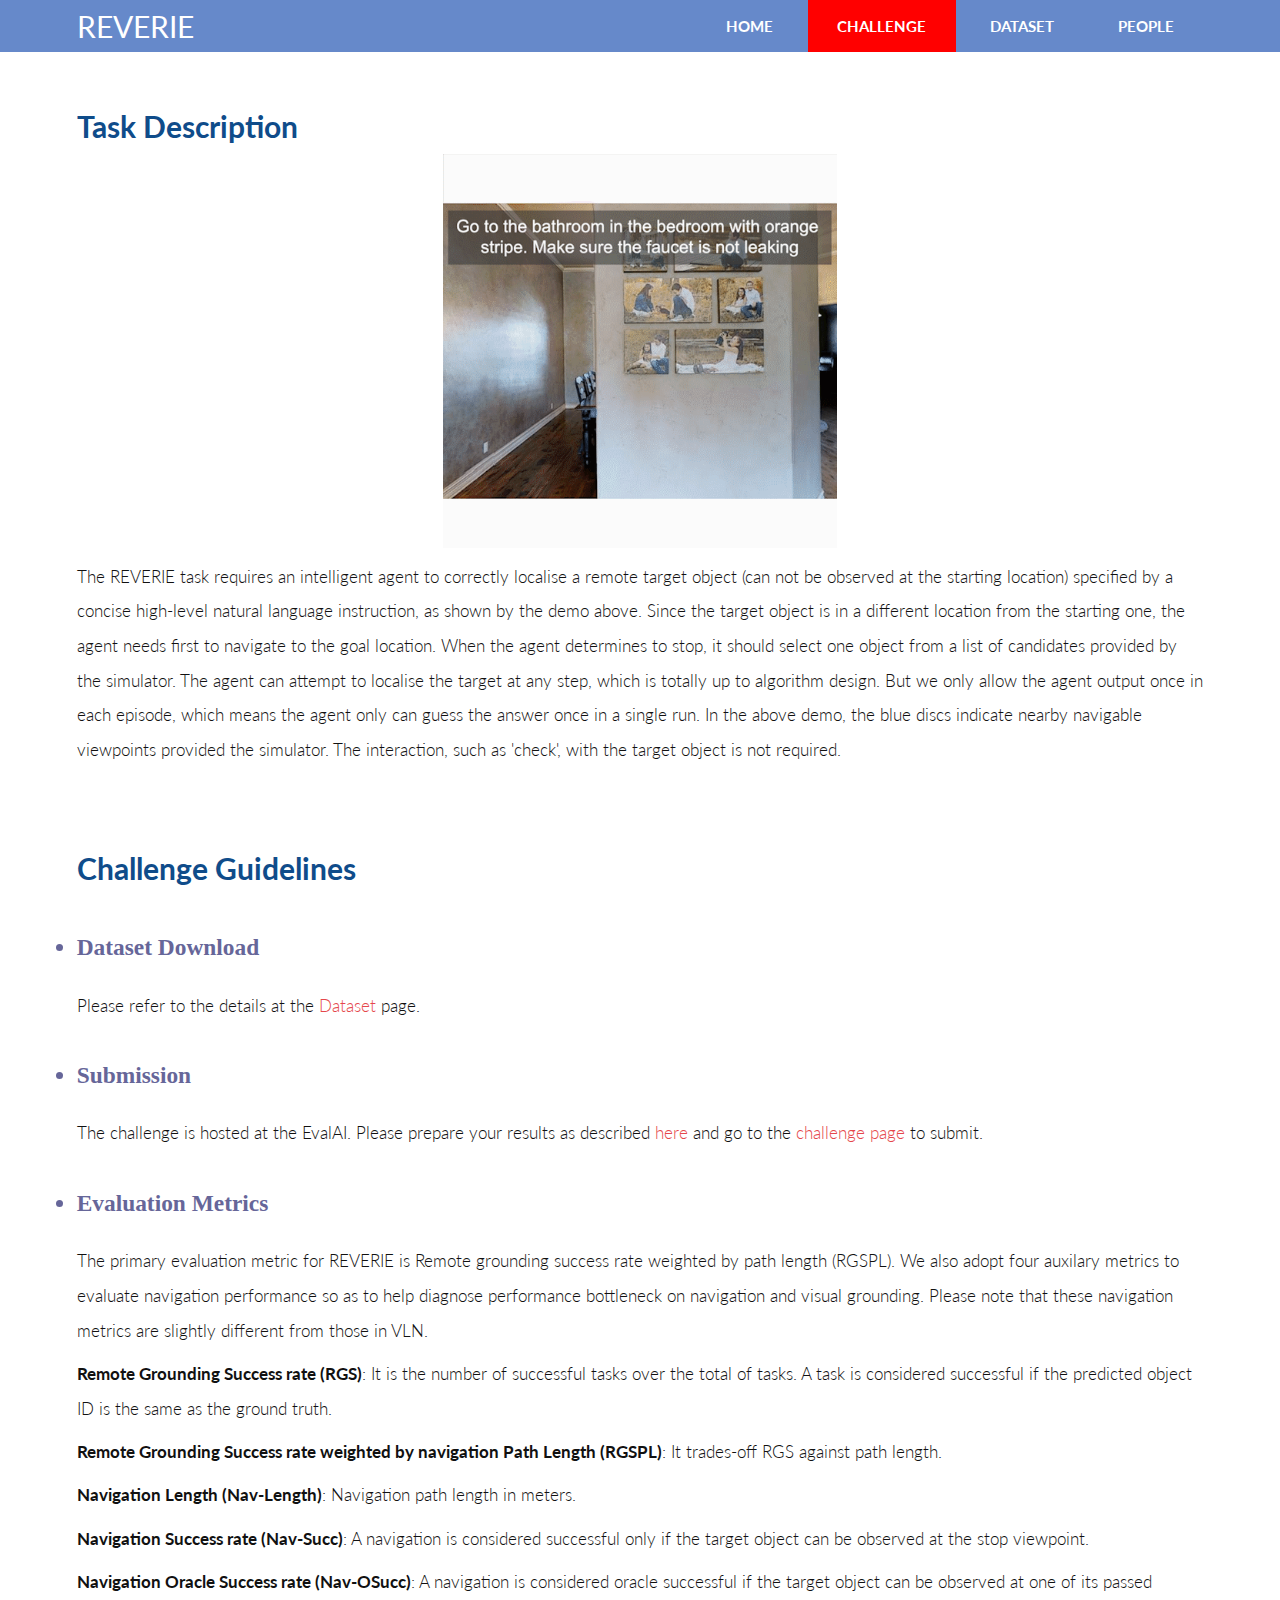
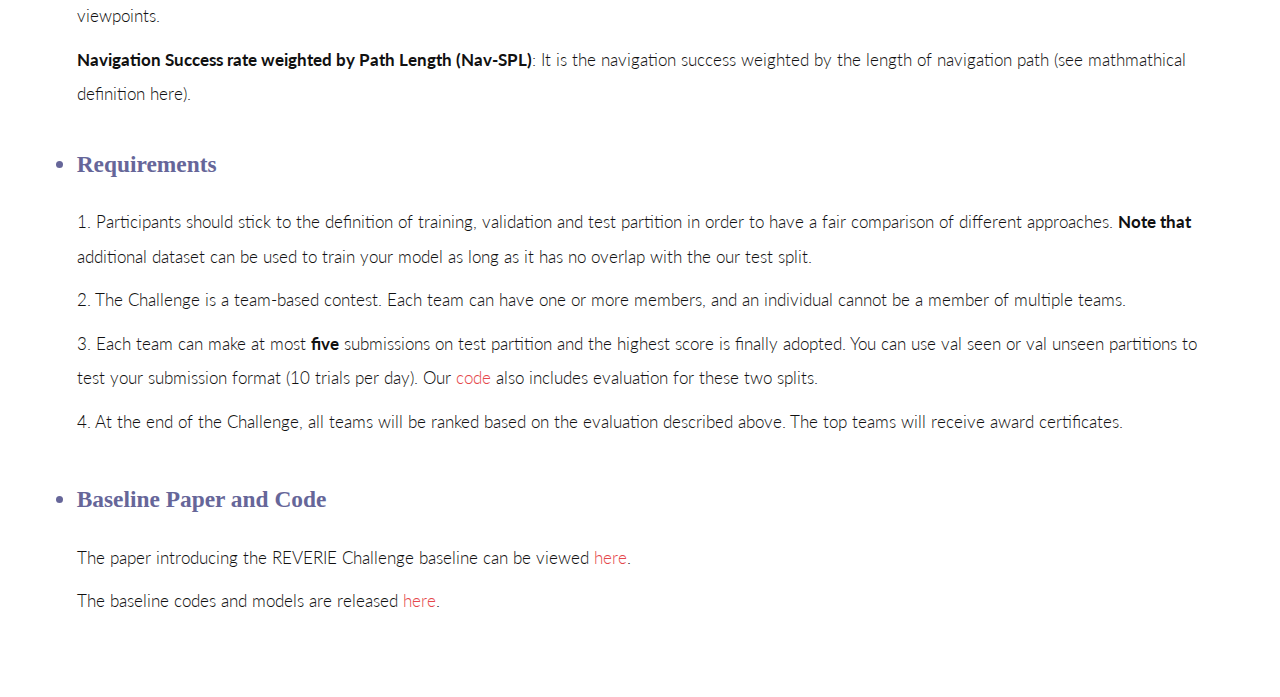
==== commit f8bc87fc: "Update challenge.html" ====
--- a/challenge.html
+++ b/challenge.html
@@ -30,8 +30,8 @@
     <header class="major special">
       <h2 style='color:#0f4c8a' >Task Description</h2>
     </header>
-    <div align="center"><img src="static/img/REVERIE_task.png" alt="" width=35% /></div>
-        <p>The REVERIE task requires an intelligent agent to correctly localise a remote target object (can not be observed at the starting location) specified by a concise high-level natural language instruction, such as 'Bring me the bottom picture that is next to the top of stairs on level one'. Since the target object is in a different location from the starting one, the agent needs first to navigate to the goal location. When the agent determines to stop, it should select one object from a list of candidates provided by the simulator. The agent can attempt to localise the target at any step, which is totally up to algorithm design. But we only allow the agent output once in each episode, which means the agent only can guess the answer once in a single run. In the above figure, the blue discs indicate nearby navigable viewpoints provided the simulator.</p>
+    <div align="center"><img src="static/img/demo.gif" alt="demo" width=35% /></div>
+        <p>The REVERIE task requires an intelligent agent to correctly localise a remote target object (can not be observed at the starting location) specified by a concise high-level natural language instruction, as shown by the demo above. Since the target object is in a different location from the starting one, the agent needs first to navigate to the goal location. When the agent determines to stop, it should select one object from a list of candidates provided by the simulator. The agent can attempt to localise the target at any step, which is totally up to algorithm design. But we only allow the agent output once in each episode, which means the agent only can guess the answer once in a single run. In the above demo, the blue discs indicate nearby navigable viewpoints provided the simulator. The interaction, such as 'check', with the target object is not required.</p>
 
         <br>
     </div>
--- a/static/css/main.css
+++ b/static/css/main.css
@@ -3173,7 +3173,7 @@
 			}
 
 			#header a:last-child {
-				padding-right: 0em;
+				/* padding-right: 0em; */
 			}
 
 			@media screen and (max-width: 736px) {
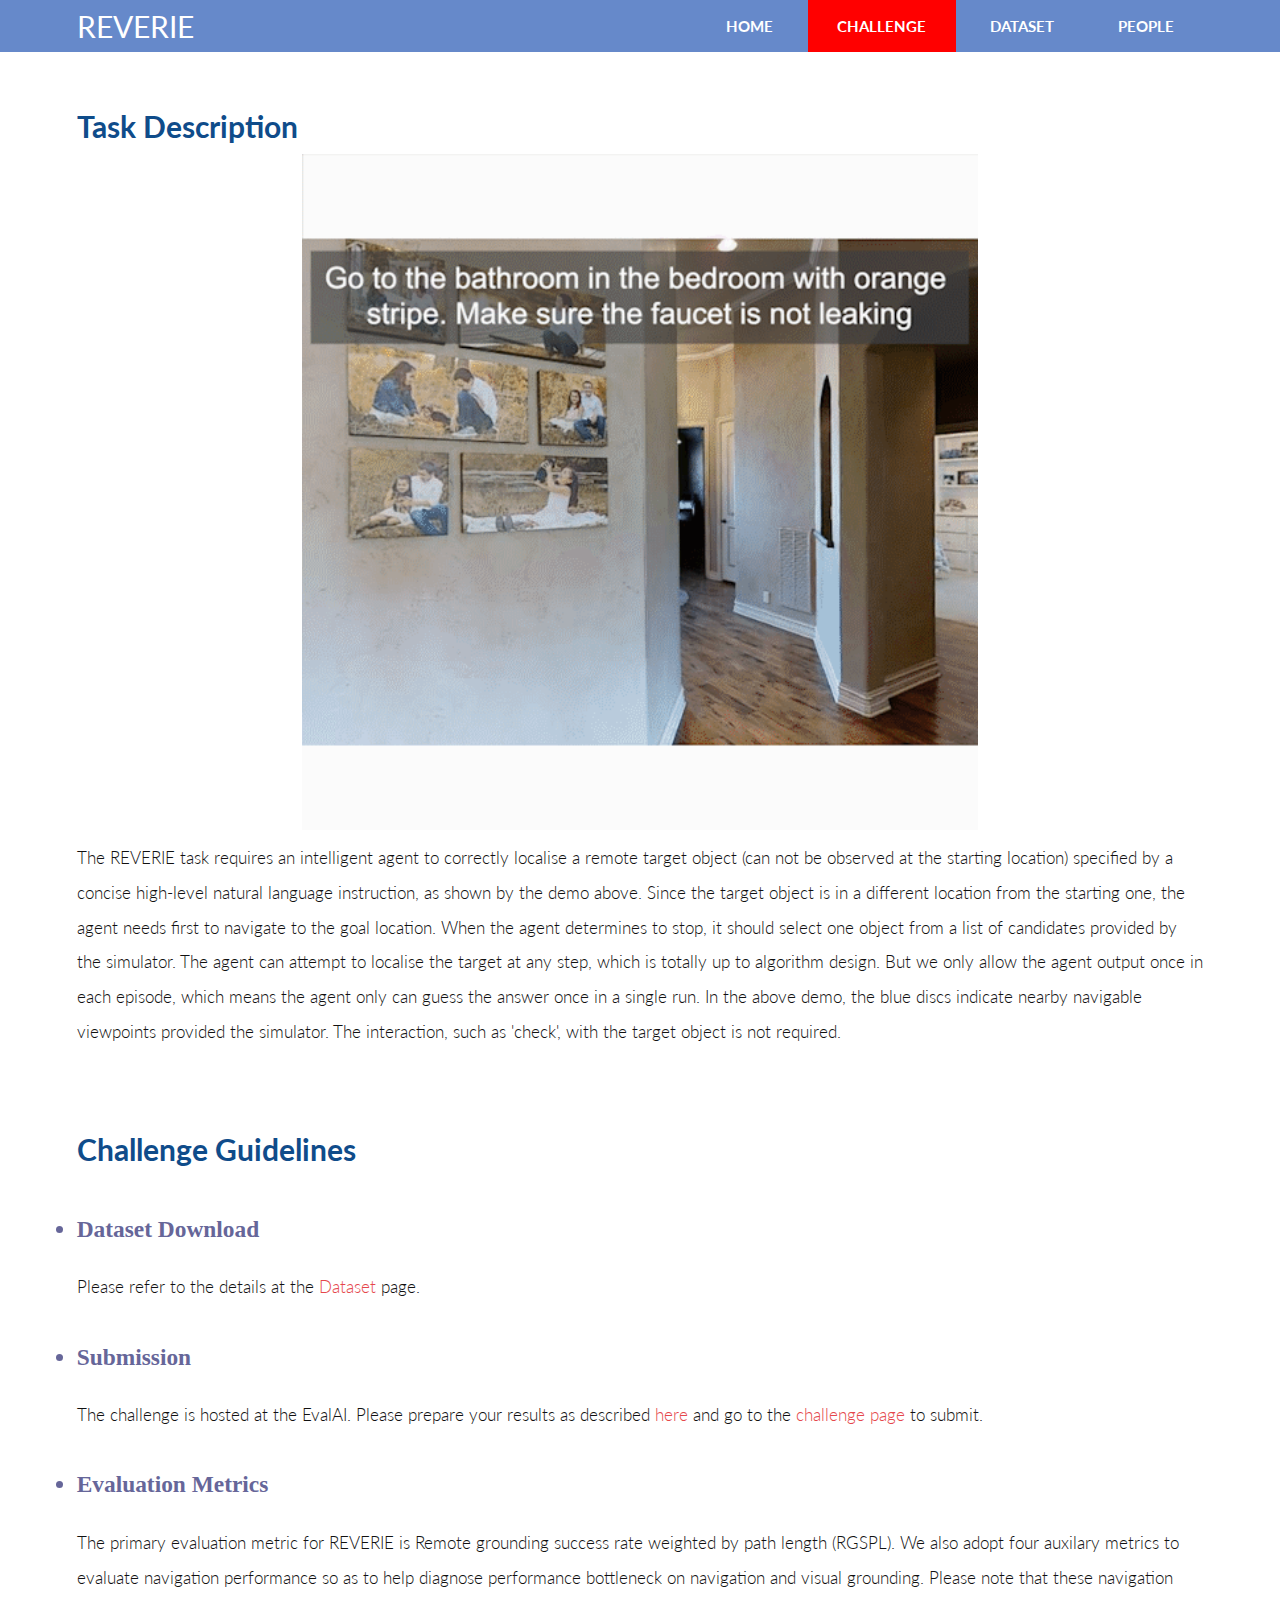
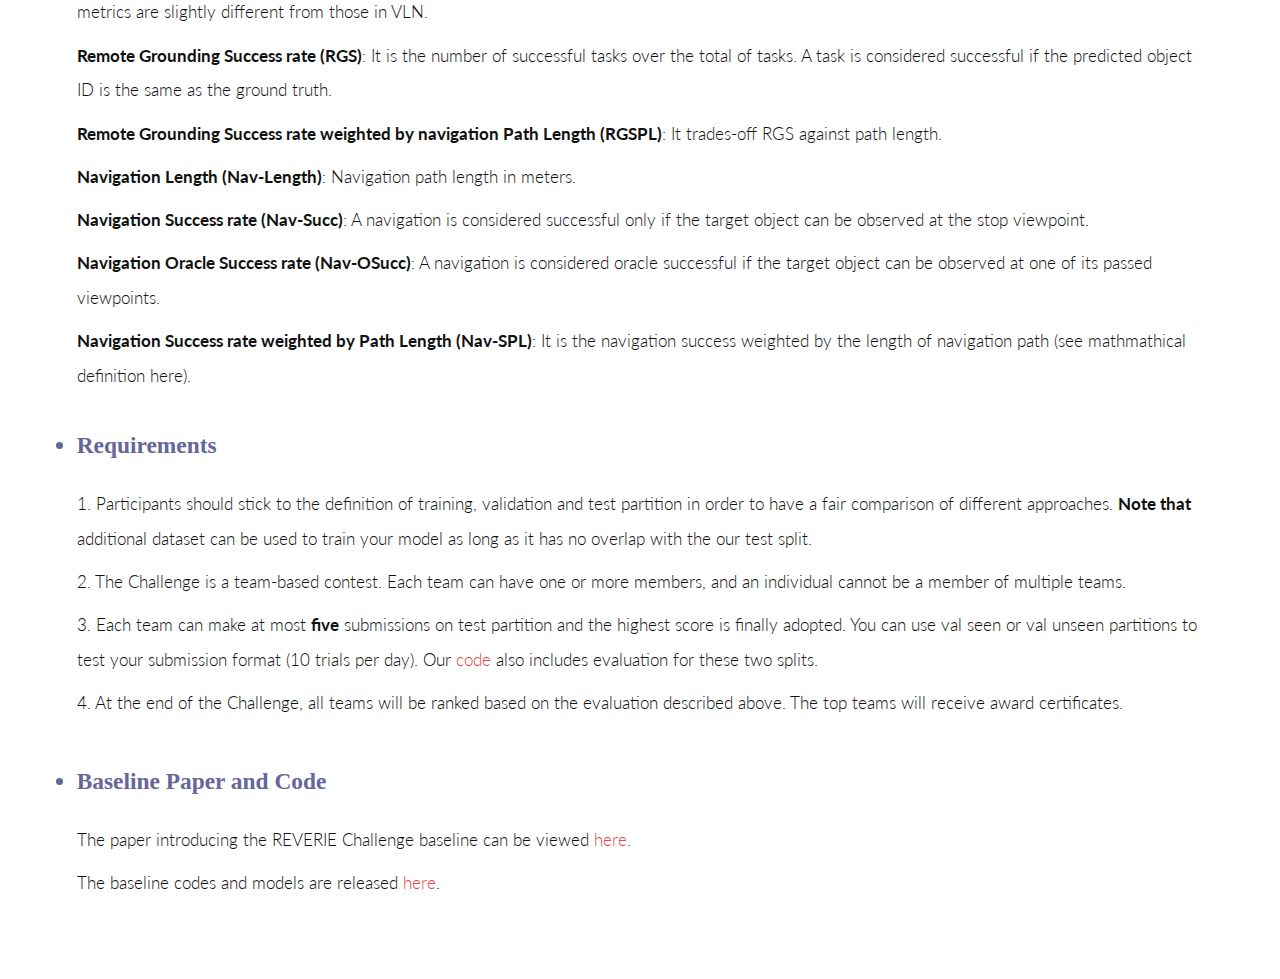
==== commit 18d12fb8: "Update challenge.html" ====
--- a/challenge.html
+++ b/challenge.html
@@ -30,7 +30,7 @@
     <header class="major special">
       <h2 style='color:#0f4c8a' >Task Description</h2>
     </header>
-    <div align="center"><img src="static/img/demo.gif" alt="demo" width=35% /></div>
+    <div align="center"><img src="static/img/demo.gif" alt="demo" width=60% /></div>
         <p>The REVERIE task requires an intelligent agent to correctly localise a remote target object (can not be observed at the starting location) specified by a concise high-level natural language instruction, as shown by the demo above. Since the target object is in a different location from the starting one, the agent needs first to navigate to the goal location. When the agent determines to stop, it should select one object from a list of candidates provided by the simulator. The agent can attempt to localise the target at any step, which is totally up to algorithm design. But we only allow the agent output once in each episode, which means the agent only can guess the answer once in a single run. In the above demo, the blue discs indicate nearby navigable viewpoints provided the simulator. The interaction, such as 'check', with the target object is not required.</p>
 
         <br>
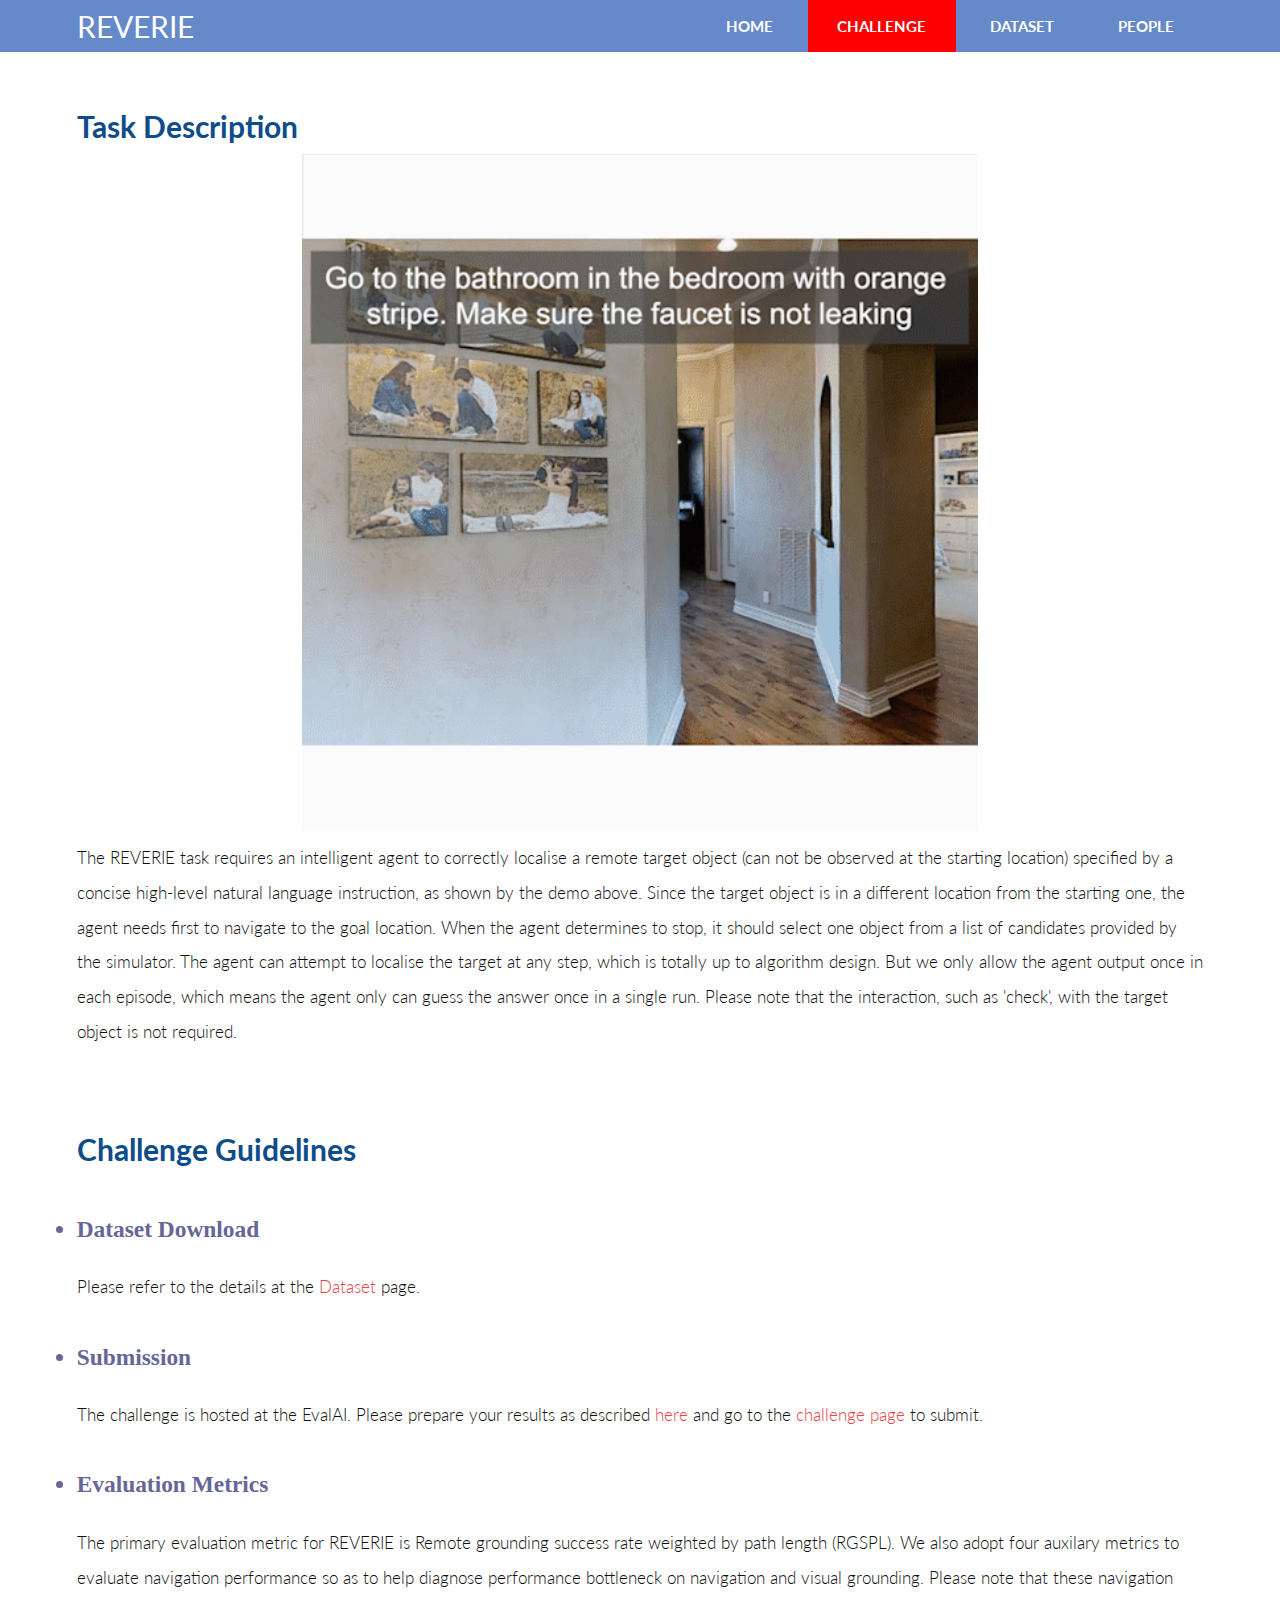
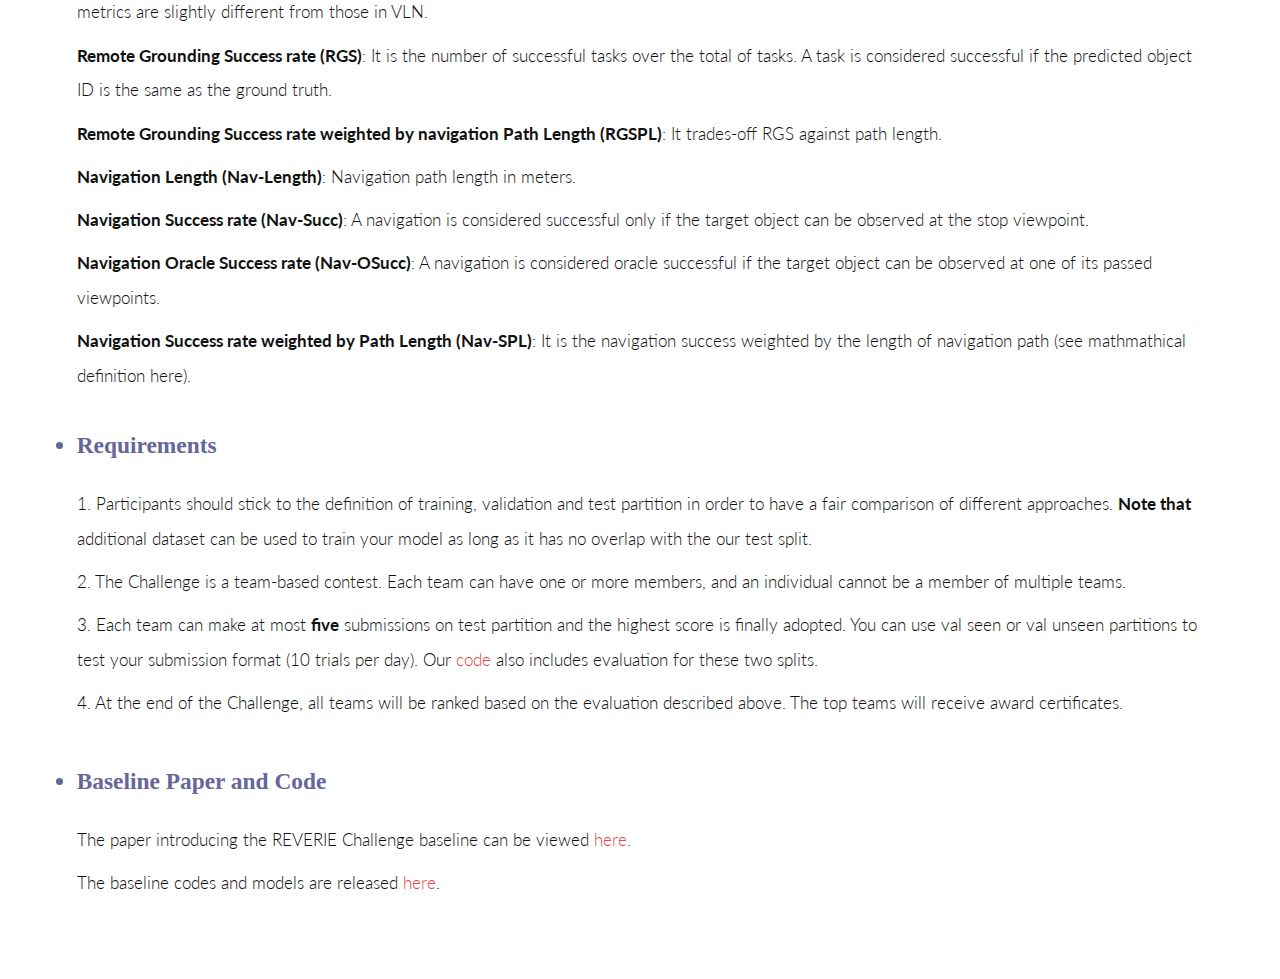
==== commit 6f512cd1: "Update challenge.html" ====
--- a/challenge.html
+++ b/challenge.html
@@ -31,7 +31,7 @@
       <h2 style='color:#0f4c8a' >Task Description</h2>
     </header>
     <div align="center"><img src="static/img/demo.gif" alt="demo" width=60% /></div>
-        <p>The REVERIE task requires an intelligent agent to correctly localise a remote target object (can not be observed at the starting location) specified by a concise high-level natural language instruction, as shown by the demo above. Since the target object is in a different location from the starting one, the agent needs first to navigate to the goal location. When the agent determines to stop, it should select one object from a list of candidates provided by the simulator. The agent can attempt to localise the target at any step, which is totally up to algorithm design. But we only allow the agent output once in each episode, which means the agent only can guess the answer once in a single run. In the above demo, the blue discs indicate nearby navigable viewpoints provided the simulator. The interaction, such as 'check', with the target object is not required.</p>
+        <p>The REVERIE task requires an intelligent agent to correctly localise a remote target object (can not be observed at the starting location) specified by a concise high-level natural language instruction, as shown by the demo above. Since the target object is in a different location from the starting one, the agent needs first to navigate to the goal location. When the agent determines to stop, it should select one object from a list of candidates provided by the simulator. The agent can attempt to localise the target at any step, which is totally up to algorithm design. But we only allow the agent output once in each episode, which means the agent only can guess the answer once in a single run. Please note that the interaction, such as 'check', with the target object is not required.</p>
 
         <br>
     </div>
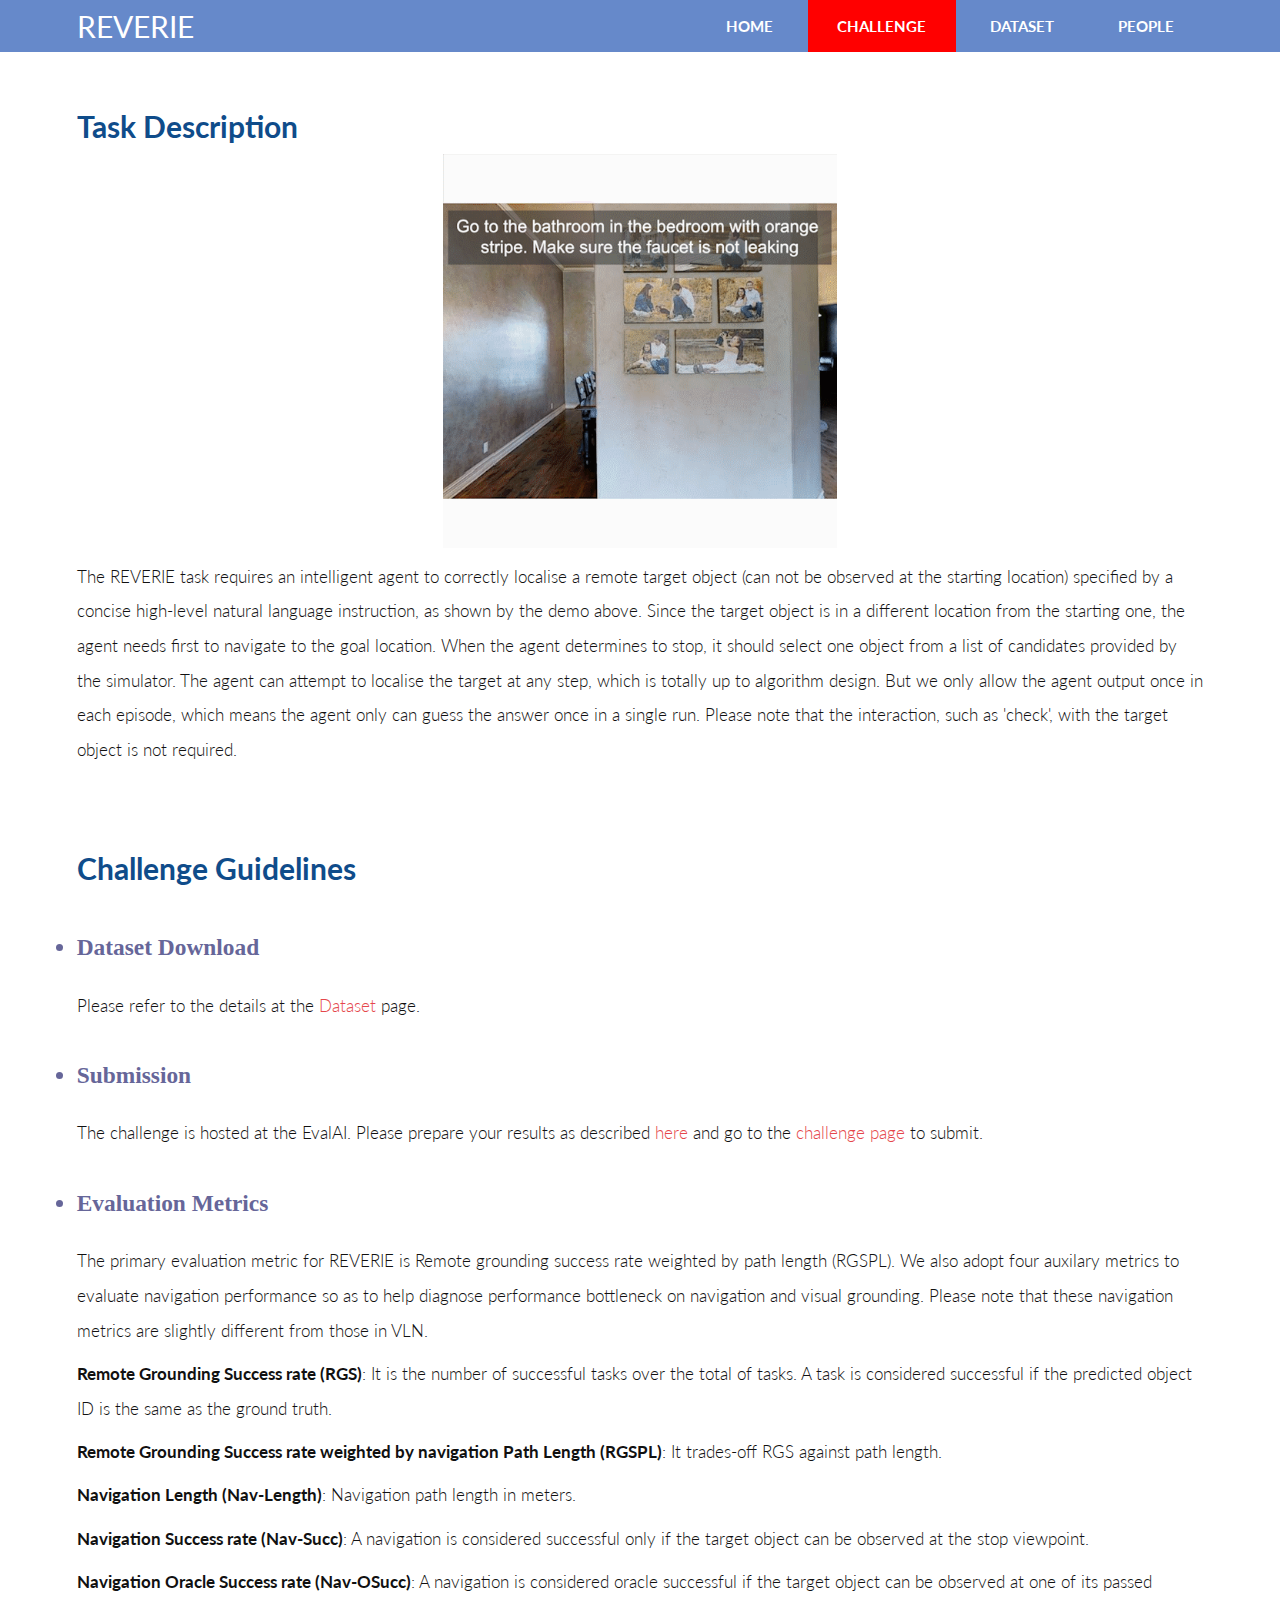
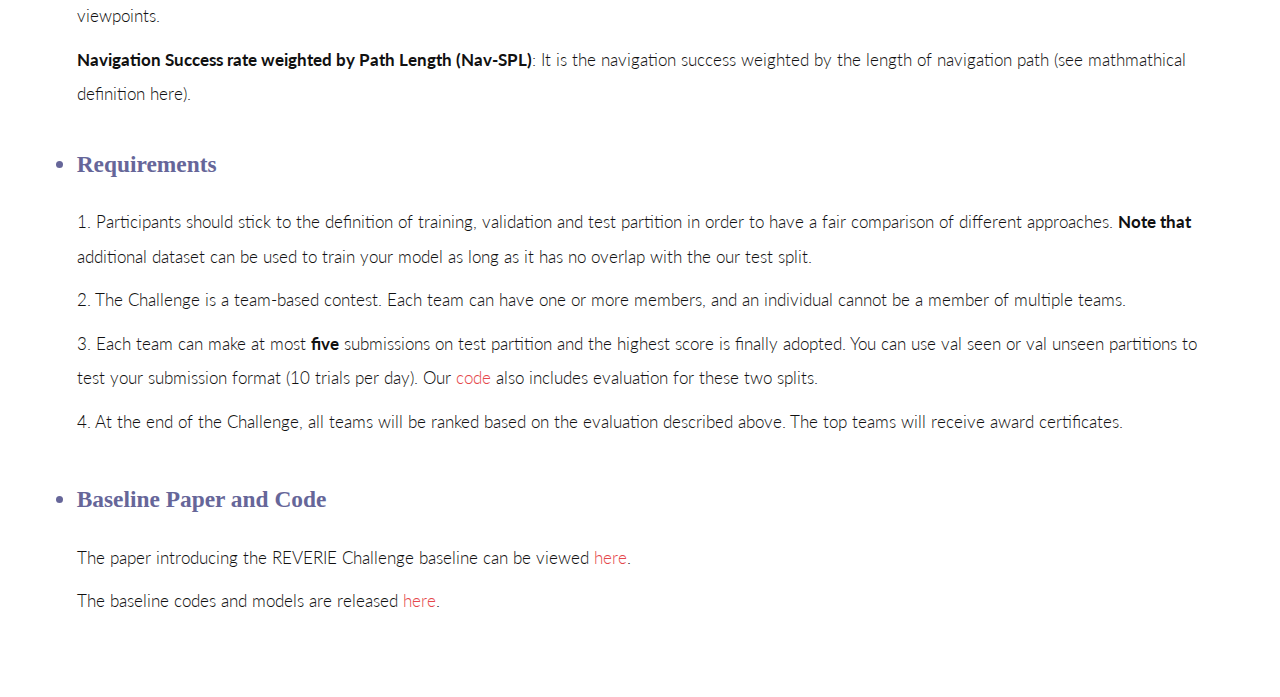
==== commit 3eca4d5b: "Update challenge.html" ====
--- a/challenge.html
+++ b/challenge.html
@@ -30,7 +30,7 @@
     <header class="major special">
       <h2 style='color:#0f4c8a' >Task Description</h2>
     </header>
-    <div align="center"><img src="static/img/demo.gif" alt="demo" width=60% /></div>
+    <div align="center"><img src="static/img/demo.gif" alt="demo" width=35% /></div>
         <p>The REVERIE task requires an intelligent agent to correctly localise a remote target object (can not be observed at the starting location) specified by a concise high-level natural language instruction, as shown by the demo above. Since the target object is in a different location from the starting one, the agent needs first to navigate to the goal location. When the agent determines to stop, it should select one object from a list of candidates provided by the simulator. The agent can attempt to localise the target at any step, which is totally up to algorithm design. But we only allow the agent output once in each episode, which means the agent only can guess the answer once in a single run. Please note that the interaction, such as 'check', with the target object is not required.</p>
 
         <br>
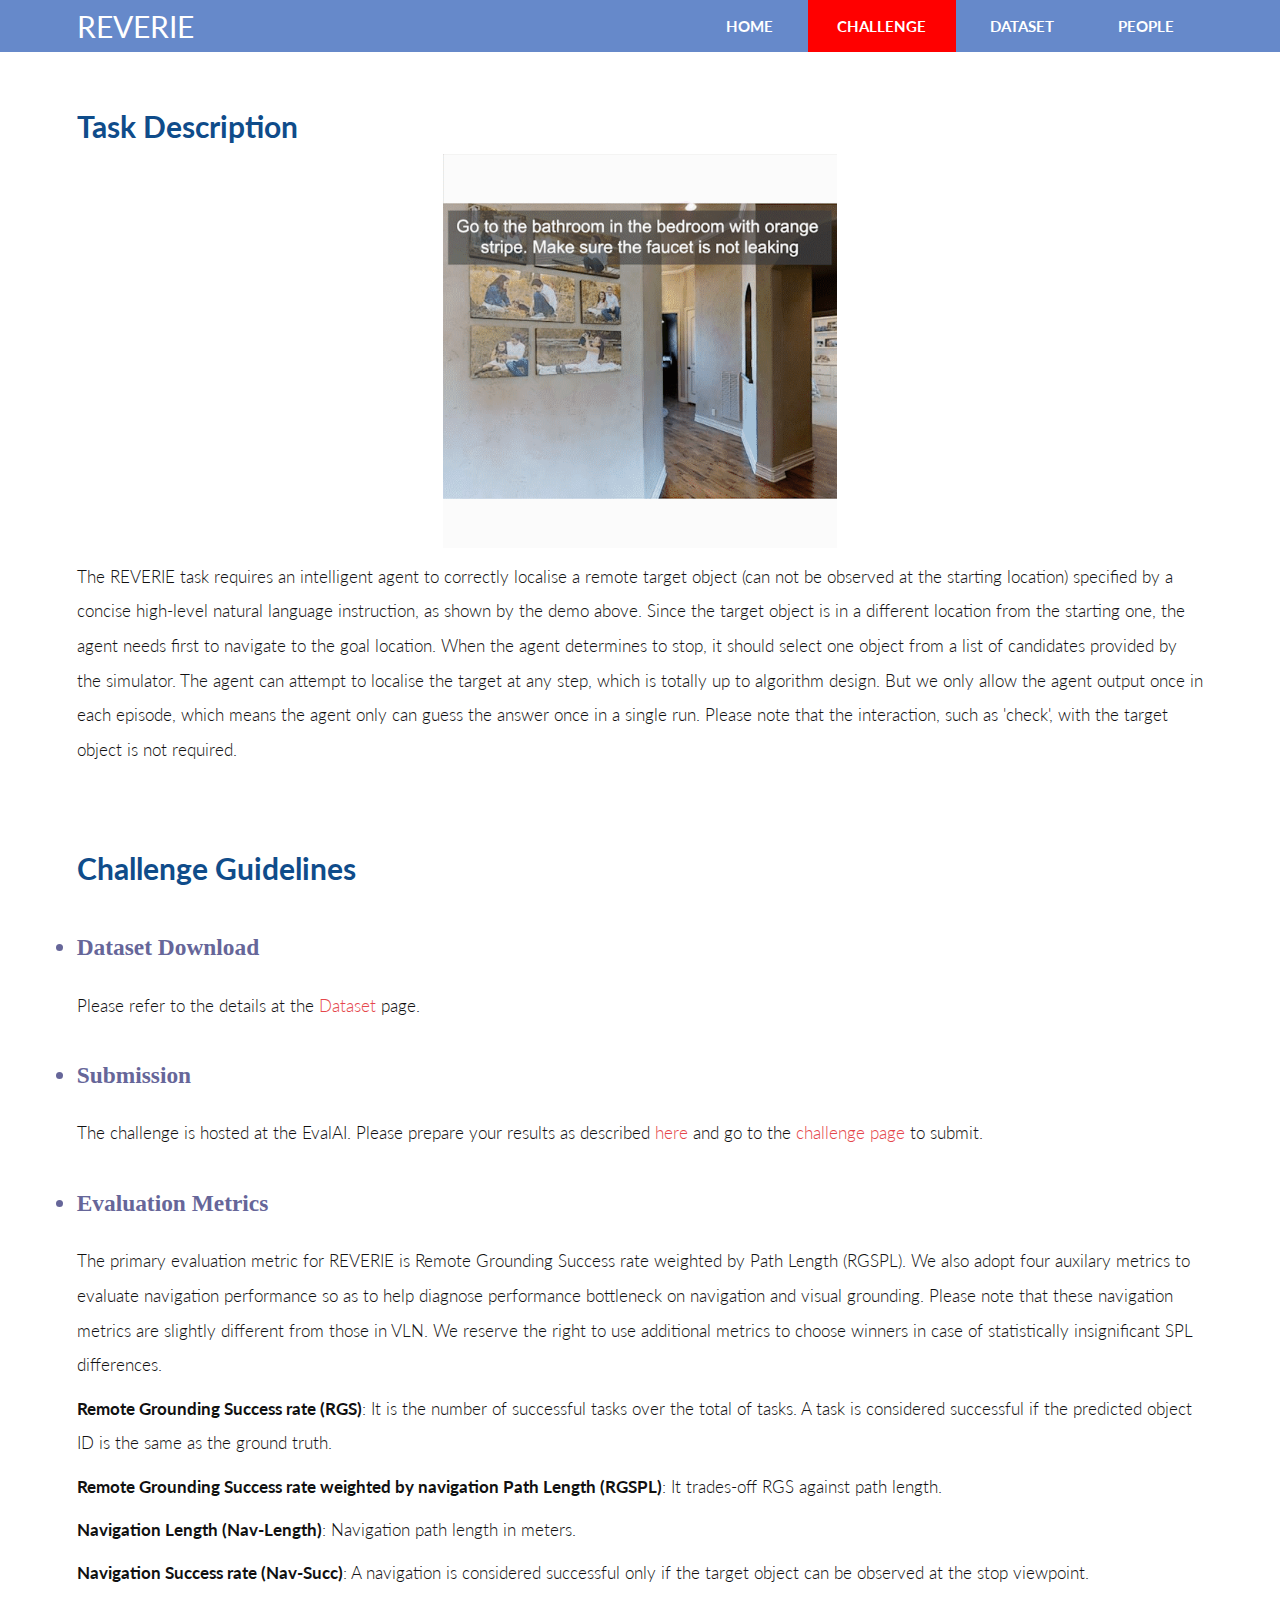
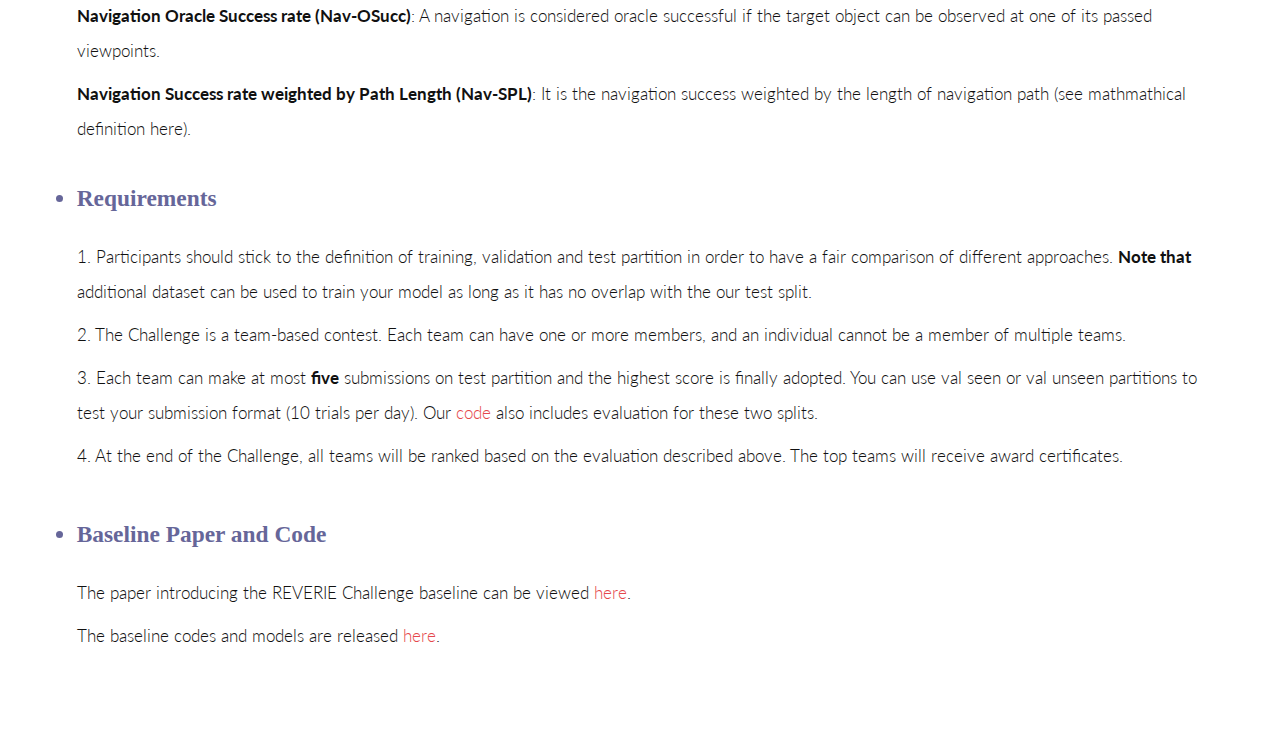
==== commit 04c7247b: "Update challenge.html" ====
--- a/challenge.html
+++ b/challenge.html
@@ -51,7 +51,7 @@
         <p>The challenge is hosted at the EvalAI. Please prepare your results as described <a href='https://github.com/YuankaiQi/REVERIE#7'>here</a> and go to the <a href="https://evalai.cloudcv.org/web/challenges/challenge-page/606/overview">challenge page</a> to submit.</p>
 
         <h3 class='subtitle' ><li>Evaluation Metrics</li></h3>
-        <p>The primary evaluation metric for REVERIE is Remote grounding success rate weighted by path length (RGSPL). We also adopt four auxilary metrics to evaluate navigation performance so as to help diagnose performance bottleneck on navigation and visual grounding. Please note that these navigation metrics are slightly different from those in VLN.</p>
+        <p>The primary evaluation metric for REVERIE is Remote Grounding Success rate weighted by Path Length (RGSPL). We also adopt four auxilary metrics to evaluate navigation performance so as to help diagnose performance bottleneck on navigation and visual grounding. Please note that these navigation metrics are slightly different from those in VLN. We reserve the right to use additional metrics to choose winners in case of statistically insignificant SPL differences.</p>
         <p><b>Remote Grounding Success rate (RGS)</b>: It is the number of successful tasks over the total of tasks. A task is considered successful if the predicted object ID is the same as the ground truth.</p><br>
         <p><b>Remote Grounding Success rate weighted by navigation Path Length (RGSPL)</b>: It trades-off RGS against path length.</p>
         <p><b>Navigation Length (Nav-Length)</b>: Navigation path length in meters.</p><br>
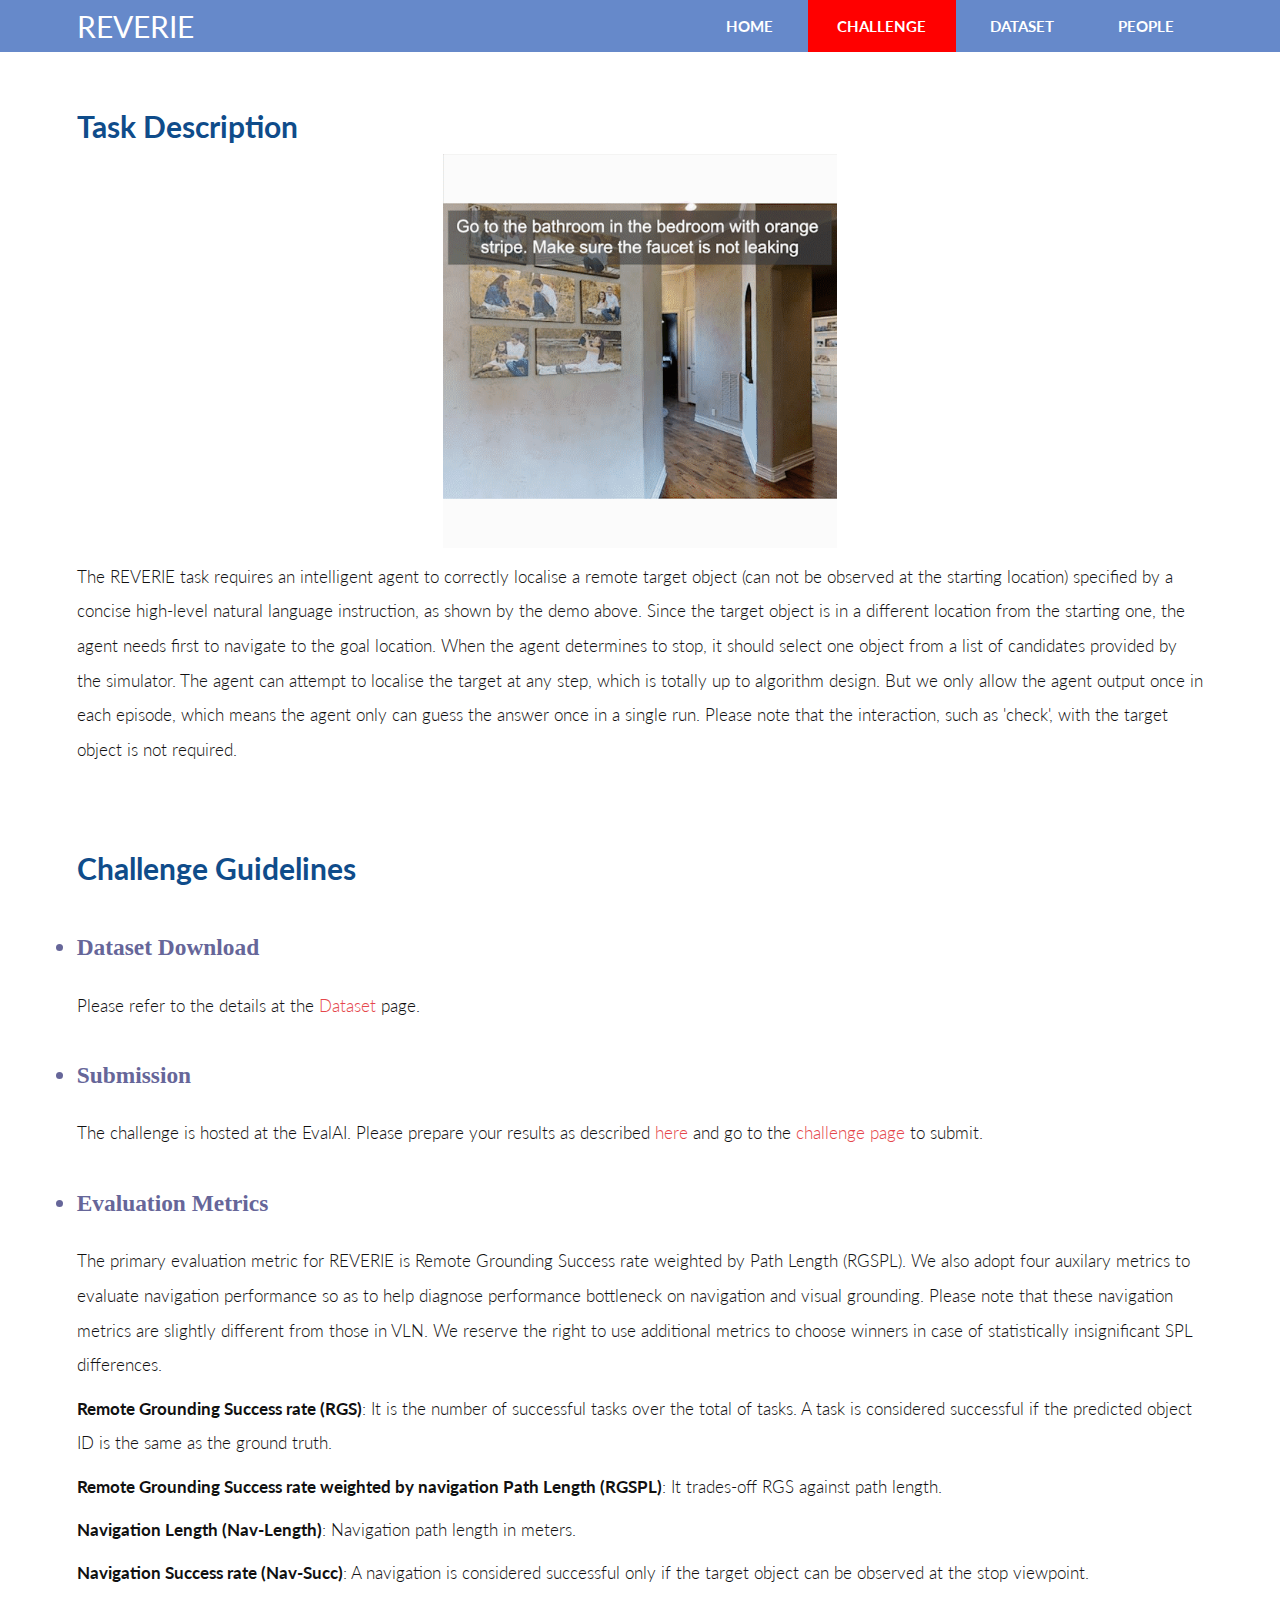
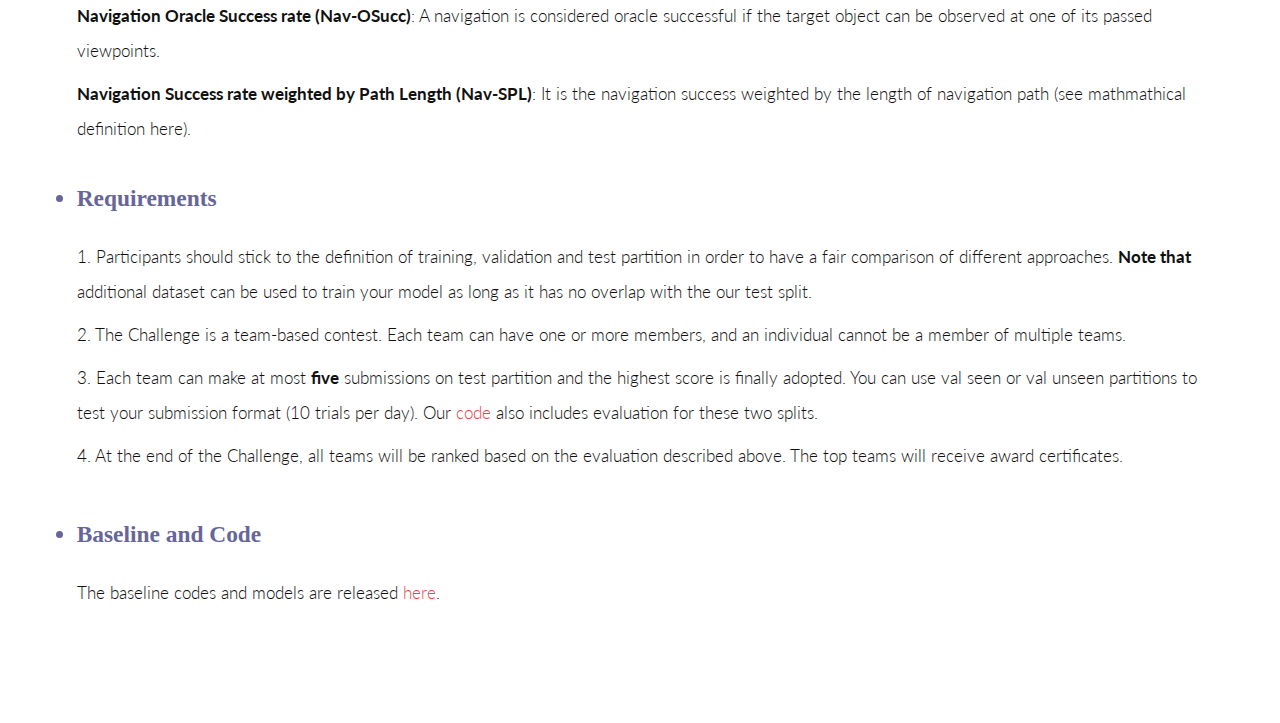
==== commit edc03d12: "Update challenge.html" ====
--- a/challenge.html
+++ b/challenge.html
@@ -65,8 +65,8 @@
         <p>3. Each team can make at most <b>five</b> submissions on test partition and the highest score is finally adopted. You can use val seen or val unseen partitions to test your submission format (10 trials per day). Our <a href="https://github.com/YuankaiQi/REVERIE">code</a> also includes evaluation for these two splits.</p>
         <p>4. At the end of the Challenge, all teams will be ranked based on the evaluation described above. The top teams will receive award certificates.</p>
         <br><br>
-        <h3 class='subtitle' ><li>Baseline Paper and Code</li></h3>
-        <p>The paper introducing the REVERIE Challenge baseline can be viewed <a href="https://arxiv.org/abs/1904.10151">here</a>.</p>
+        <h3 class='subtitle' ><li>Baseline and Code</li></h3>
+        <!--<p>The paper introducing the REVERIE Challenge baseline can be viewed <a href="https://arxiv.org/abs/1904.10151">here</a>.</p>-->
         <p>The baseline codes and models are released <a href="https://github.com/YuankaiQi/REVERIE">here</a>.</p>
     </div>
 </section>
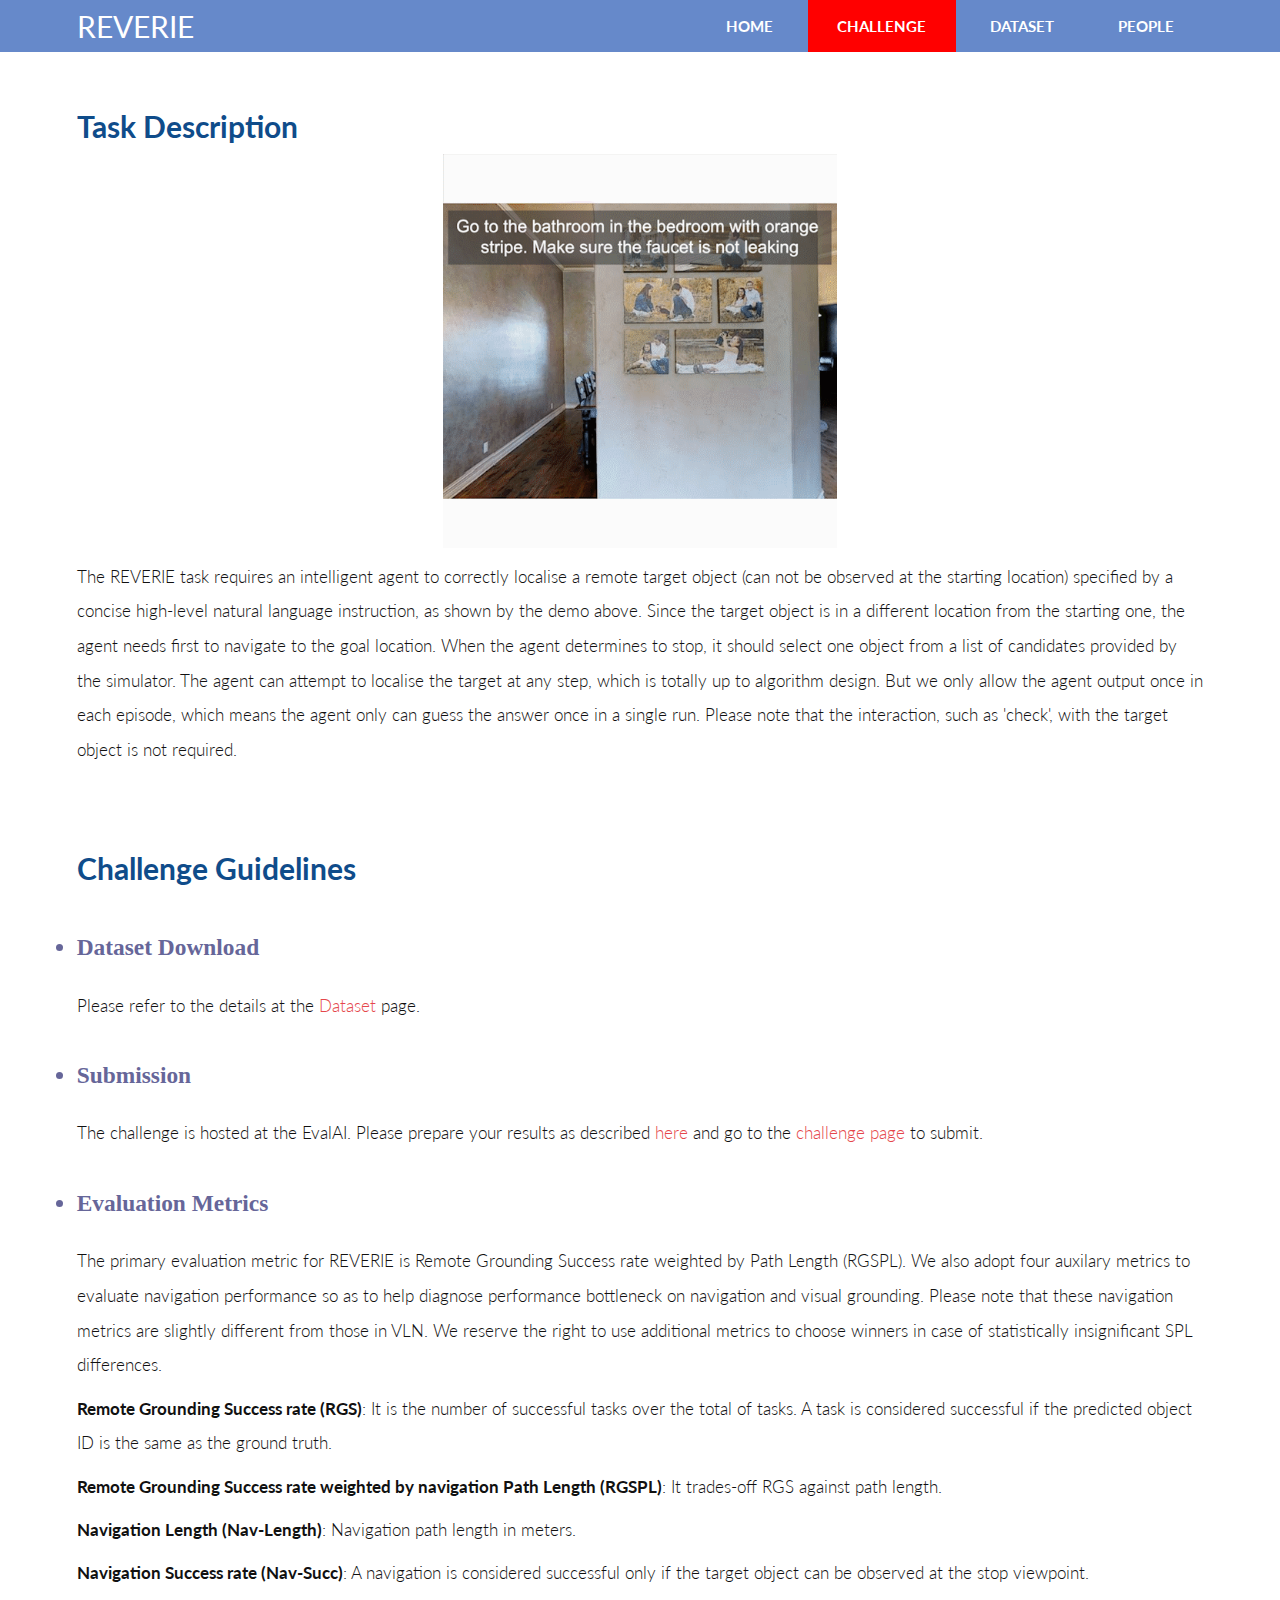
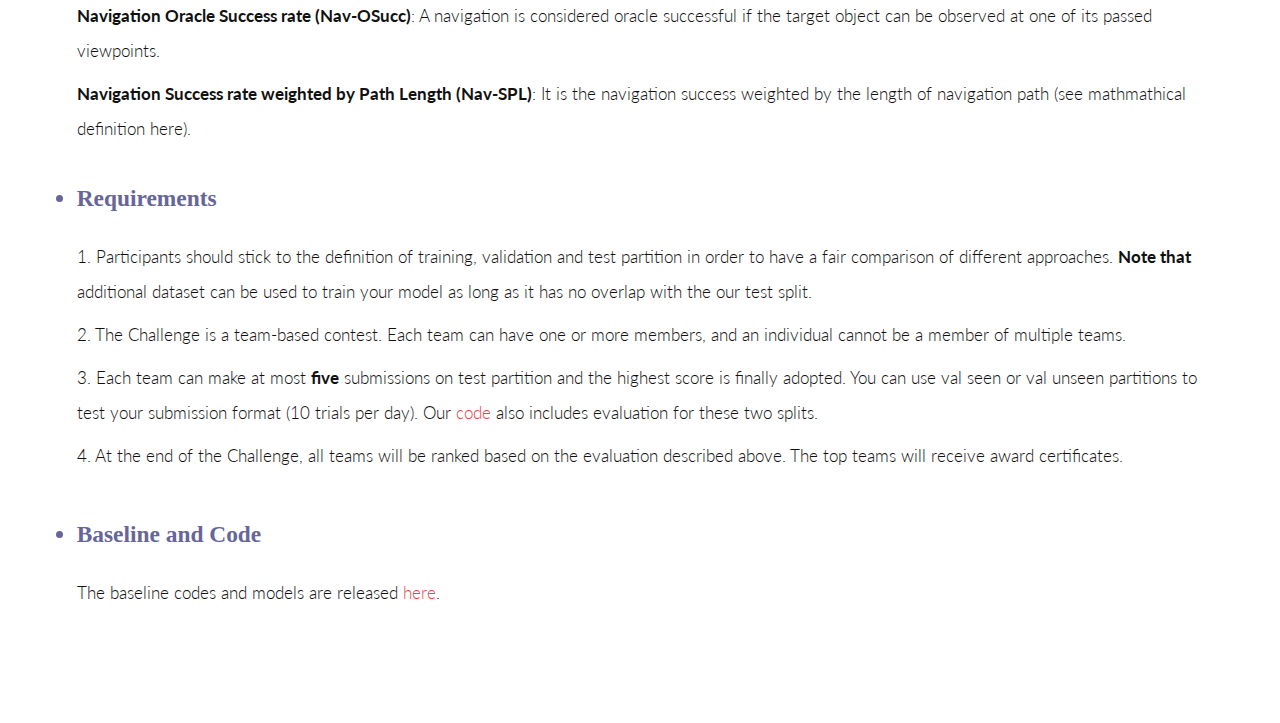
==== commit 707aa4dc: "update" ====
--- a/challenge.html
+++ b/challenge.html
@@ -58,6 +58,8 @@
         <p><b>Navigation Success rate (Nav-Succ)</b>: A navigation is considered successful only if the target object can be observed at the stop viewpoint.</p>
         <p><b>Navigation Oracle Success rate (Nav-OSucc)</b>: A navigation is considered oracle successful if the target object can be observed at one of its passed viewpoints.</p><br>
         <p><b>Navigation Success rate weighted by Path Length (Nav-SPL)</b>: It is the navigation success weighted by the length of navigation path (see mathmathical definition here).</p>
+
+
         <h3 class='subtitle' ><li>Requirements</li></h3>
         <p>1. Participants should stick to the definition of training, validation and test partition in order to have a fair comparison of different approaches. <b>Note that</b> additional dataset can be used to train your model as long as it has no overlap with the our test split.</p>
         <p>2. The Challenge is a team-based contest. Each team can have one or more members, and an individual cannot be a member of multiple teams. </p>
